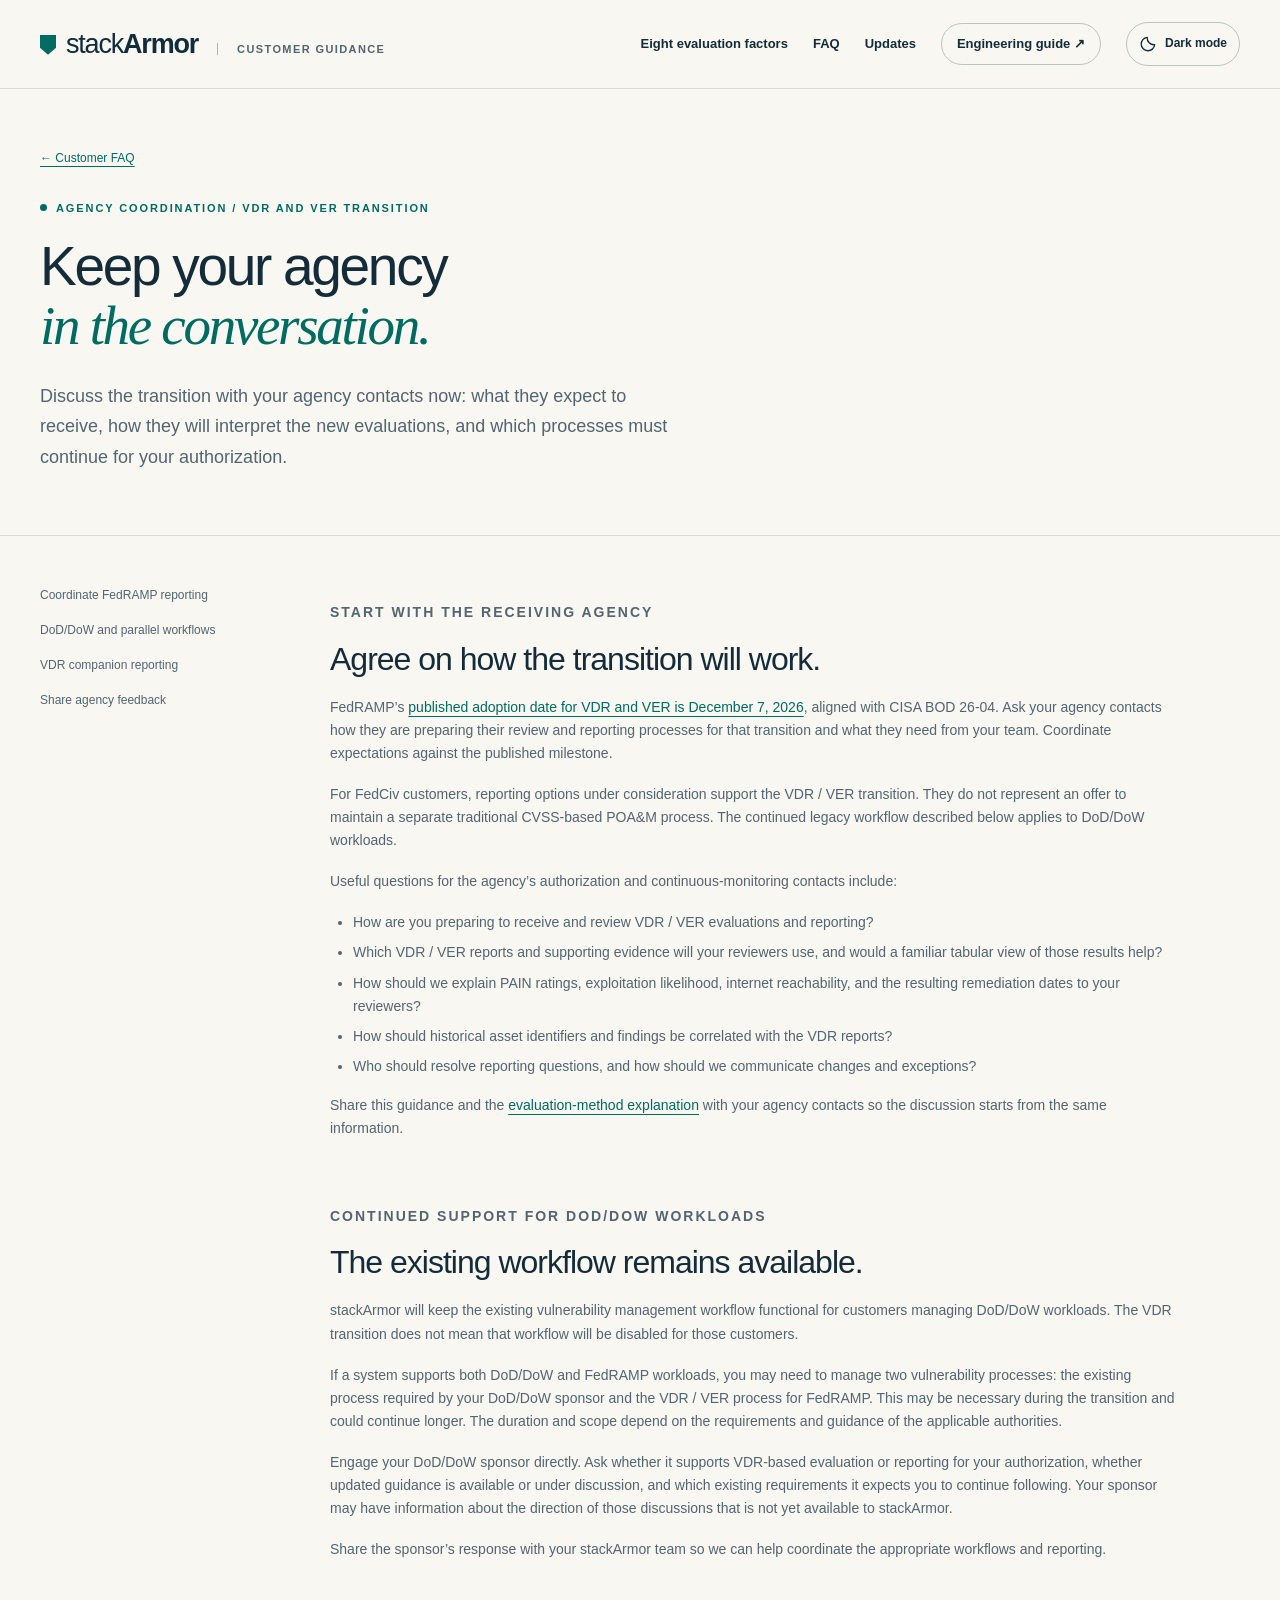
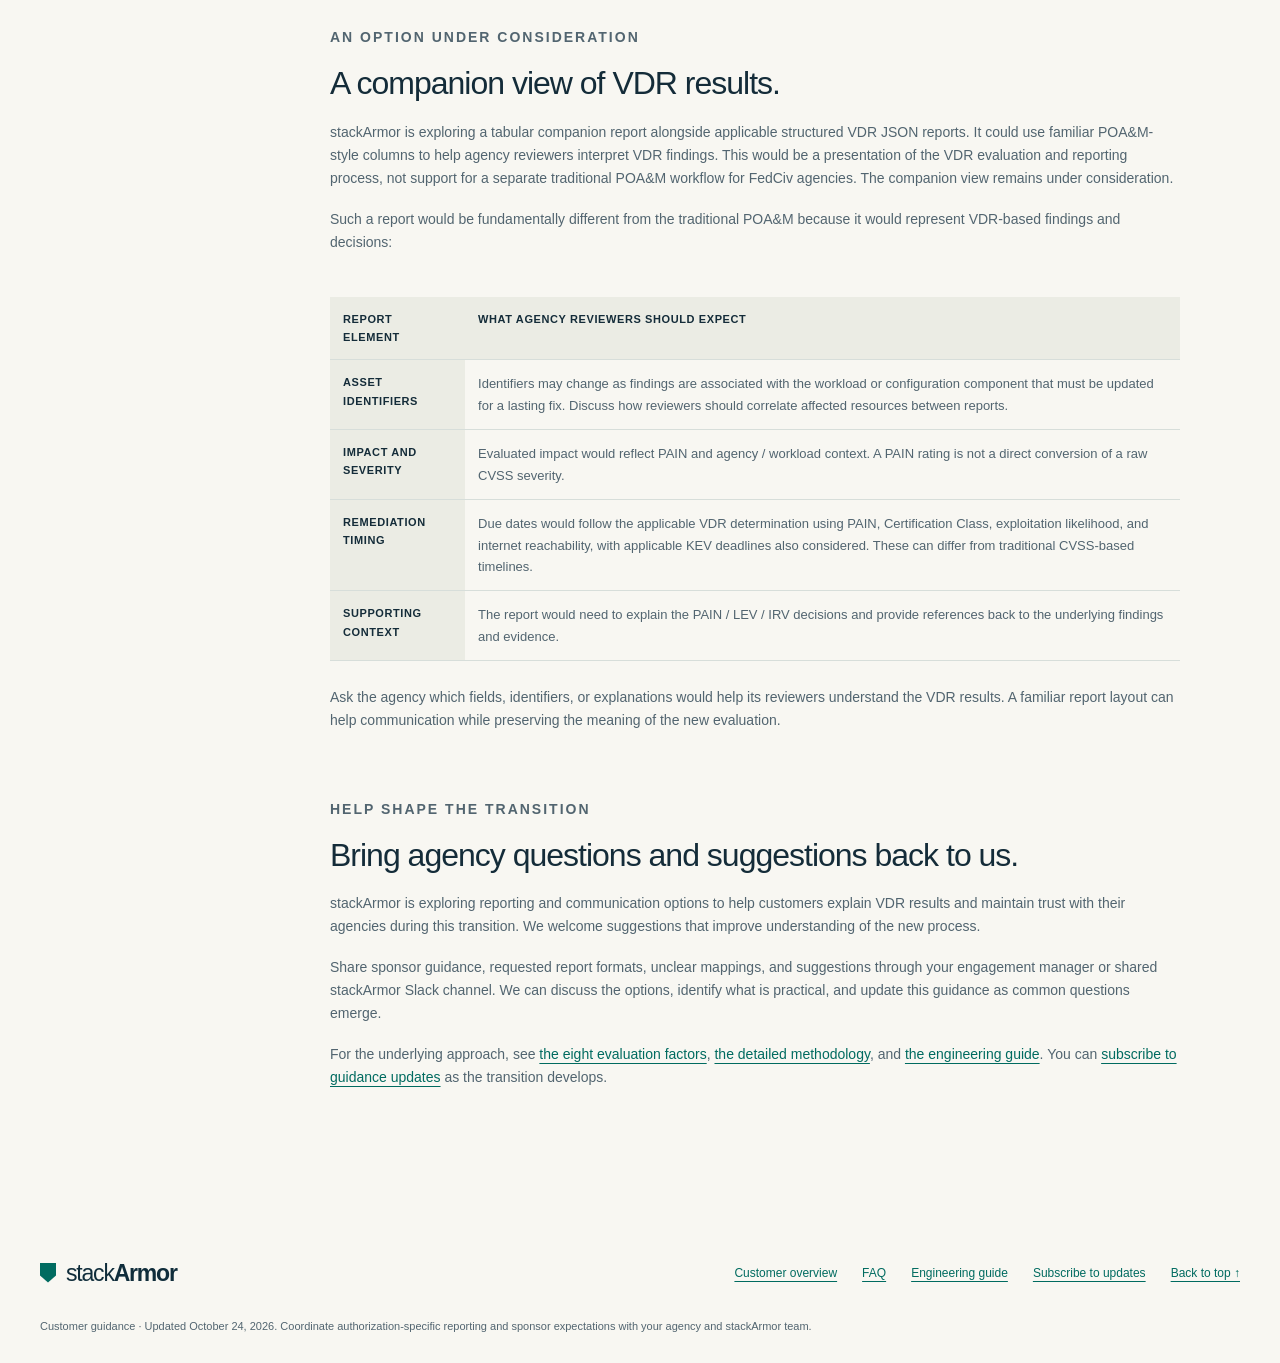
==== agency-transition.html @ a2e0ae19 "Use DoD/DoW terminology in agency transition guidance" ====
<!doctype html>
<html lang="en">
<head>
  <meta charset="utf-8">
  <meta name="viewport" content="width=device-width, initial-scale=1">
  <meta name="theme-color" content="#102d3b">
  <title>Agency coordination during the VDR transition | stackArmor</title>
  <meta name="description" content="Coordinate FedRAMP and DoD/DoW agency expectations, continued vulnerability workflows, and possible companion views of VDR reporting during the transition.">
  <link rel="icon" href="assets/favicon.svg" type="image/svg+xml">
  <script src="assets/theme.js?v=7749bf7907d3"></script>
  <link rel="stylesheet" href="assets/site.css?v=af117a81518a">
  <link rel="alternate" type="application/atom+xml" title="stackArmor customer guidance — main branch updates" href="https://github.com/stackArmor/vdr-customer-guidance/commits/main.atom">
</head>
<body>
  <a class="skip" href="#main">Skip to content</a>
  <header class="header"><div class="wrap header-inner"><a class="brand" href="./" aria-label="stackArmor customer guidance home">stack<strong>Armor</strong><span class="brand-label">Customer guidance</span></a><nav class="nav" aria-label="Main navigation"><a class="nav-context" href="./#evaluation-method">Eight evaluation factors</a><a href="./#questions">FAQ</a><a href="./#updates">Updates</a><a class="nav-pill" href="engineer-guide.html">Engineering guide <span aria-hidden="true">↗</span></a><button class="theme-toggle" type="button" data-theme-toggle aria-label="Dark mode" aria-pressed="false" title="Turn on dark mode" hidden><svg width="18" height="18" viewBox="0 0 24 24" fill="none" stroke="currentColor" stroke-width="1.8" stroke-linecap="round" stroke-linejoin="round" aria-hidden="true"><path d="M20.9 13A9 9 0 0 1 11 3.1 9 9 0 1 0 20.9 13Z"/></svg><span>Dark mode</span></button></nav></div></header>
  <main id="main">
    <section class="guide-hero"><div class="wrap"><a class="back-link" href="./#questions">← Customer FAQ</a><p class="eyebrow">Agency coordination / VDR and VER transition</p><h1>Keep your agency<br><em>in the conversation.</em></h1><p class="lede">Discuss the transition with your agency contacts now: what they expect to receive, how they will interpret the new evaluations, and which processes must continue for your authorization.</p></div></section>
    <div class="wrap guide-layout">
      <nav class="guide-nav" aria-label="Agency transition sections"><a href="#agency-readiness">Coordinate FedRAMP reporting</a><a href="#dod-workloads">DoD/DoW and parallel workflows</a><a href="#reporting-options">VDR companion reporting</a><a href="#feedback">Share agency feedback</a></nav>
      <div class="guide-content">
        <section id="agency-readiness" aria-labelledby="agency-readiness-title">
          <p class="kicker">Start with the receiving agency</p><h2 id="agency-readiness-title">Agree on how the transition will work.</h2>
          <p>FedRAMP’s <a href="https://www.fedramp.gov/notices/0014/">published adoption date for VDR and VER is December 7, 2026</a>, aligned with CISA BOD 26-04. Ask your agency contacts how they are preparing their review and reporting processes for that transition and what they need from your team. Coordinate expectations against the published milestone.</p>
          <p>For FedCiv customers, reporting options under consideration support the VDR / VER transition. They do not represent an offer to maintain a separate traditional CVSS-based POA&amp;M process. The continued legacy workflow described below applies to DoD/DoW workloads.</p>
          <p>Useful questions for the agency’s authorization and continuous-monitoring contacts include:</p>
          <ul><li>How are you preparing to receive and review VDR / VER evaluations and reporting?</li><li>Which VDR / VER reports and supporting evidence will your reviewers use, and would a familiar tabular view of those results help?</li><li>How should we explain PAIN ratings, exploitation likelihood, internet reachability, and the resulting remediation dates to your reviewers?</li><li>How should historical asset identifiers and findings be correlated with the VDR reports?</li><li>Who should resolve reporting questions, and how should we communicate changes and exceptions?</li></ul>
          <p>Share this guidance and the <a href="evaluation-method.html">evaluation-method explanation</a> with your agency contacts so the discussion starts from the same information.</p>
        </section>

        <section id="dod-workloads" aria-labelledby="dod-workloads-title">
          <p class="kicker">Continued support for DoD/DoW workloads</p><h2 id="dod-workloads-title">The existing workflow remains available.</h2>
          <p>stackArmor will keep the existing vulnerability management workflow functional for customers managing DoD/DoW workloads. The VDR transition does not mean that workflow will be disabled for those customers.</p>
          <p>If a system supports both DoD/DoW and FedRAMP workloads, you may need to manage two vulnerability processes: the existing process required by your DoD/DoW sponsor and the VDR / VER process for FedRAMP. This may be necessary during the transition and could continue longer. The duration and scope depend on the requirements and guidance of the applicable authorities.</p>
          <p>Engage your DoD/DoW sponsor directly. Ask whether it supports VDR-based evaluation or reporting for your authorization, whether updated guidance is available or under discussion, and which existing requirements it expects you to continue following. Your sponsor may have information about the direction of those discussions that is not yet available to stackArmor.</p>
          <p>Share the sponsor’s response with your stackArmor team so we can help coordinate the appropriate workflows and reporting.</p>
        </section>

        <section id="reporting-options" aria-labelledby="reporting-options-title">
          <p class="kicker">An option under consideration</p><h2 id="reporting-options-title">A companion view of VDR results.</h2>
          <p>stackArmor is exploring a tabular companion report alongside applicable structured VDR JSON reports. It could use familiar POA&amp;M-style columns to help agency reviewers interpret VDR findings. This would be a presentation of the VDR evaluation and reporting process, not support for a separate traditional POA&amp;M workflow for FedCiv agencies. The companion view remains under consideration.</p>
          <p>Such a report would be fundamentally different from the traditional POA&amp;M because it would represent VDR-based findings and decisions:</p>
          <div class="table-wrap"><table aria-label="How a proposed VDR companion report would differ from a traditional POA&M"><thead><tr><th scope="col">Report element</th><th scope="col">What agency reviewers should expect</th></tr></thead><tbody>
            <tr><th scope="row">Asset identifiers</th><td>Identifiers may change as findings are associated with the workload or configuration component that must be updated for a lasting fix. Discuss how reviewers should correlate affected resources between reports.</td></tr>
            <tr><th scope="row">Impact and severity</th><td>Evaluated impact would reflect PAIN and agency / workload context. A PAIN rating is not a direct conversion of a raw CVSS severity.</td></tr>
            <tr><th scope="row">Remediation timing</th><td>Due dates would follow the applicable VDR determination using PAIN, Certification Class, exploitation likelihood, and internet reachability, with applicable KEV deadlines also considered. These can differ from traditional CVSS-based timelines.</td></tr>
            <tr><th scope="row">Supporting context</th><td>The report would need to explain the PAIN / LEV / IRV decisions and provide references back to the underlying findings and evidence.</td></tr>
          </tbody></table></div>
          <p>Ask the agency which fields, identifiers, or explanations would help its reviewers understand the VDR results. A familiar report layout can help communication while preserving the meaning of the new evaluation.</p>
        </section>

        <section id="feedback" aria-labelledby="feedback-title">
          <p class="kicker">Help shape the transition</p><h2 id="feedback-title">Bring agency questions and suggestions back to us.</h2>
          <p>stackArmor is exploring reporting and communication options to help customers explain VDR results and maintain trust with their agencies during this transition. We welcome suggestions that improve understanding of the new process.</p>
          <p>Share sponsor guidance, requested report formats, unclear mappings, and suggestions through your engagement manager or shared stackArmor Slack channel. We can discuss the options, identify what is practical, and update this guidance as common questions emerge.</p>
          <p>For the underlying approach, see <a href="./#evaluation-method">the eight evaluation factors</a>, <a href="evaluation-method.html">the detailed methodology</a>, and <a href="engineer-guide.html">the engineering guide</a>. You can <a href="./#updates">subscribe to guidance updates</a> as the transition develops.</p>
        </section>
      </div>
    </div>
  </main>
  <footer class="footer wrap"><div class="footer-top"><a class="brand" href="https://stackarmor.com">stack<strong>Armor</strong></a><div class="footer-links"><a href="./">Customer overview</a><a href="./#questions">FAQ</a><a href="engineer-guide.html">Engineering guide</a><a href="./#updates">Subscribe to updates</a><a href="#main">Back to top ↑</a></div></div><p class="footer-note">Customer guidance · Updated October 24, 2026. Coordinate authorization-specific reporting and sponsor expectations with your agency and stackArmor team.</p></footer>
</body>
</html>
---- assets/site.css ----
:root{--ink:#142c39;--navy:#102d3b;--muted:#526570;--paper:#f8f7f2;--white:#fff;--line:#d7deda;--teal:#006b60;--mint:#d9eee5;--lime:#d7f194;--sand:#ece6d8;--header-bg:rgba(248,247,242,.97);--surface:#eeeee6;--hover-surface:#eeeee5;--code-bg:#e8ece6;--table-bg:#ebece4;--warning-bg:#f0ebdf;--warning-border:#99723a;--warning-ink:#82602d;--badge-ink:#26584e;--brand-ink:var(--navy);--nav-border:#b7c6be;--secondary-border:#aebeb7;--action-bg:var(--teal);--action-ink:#fff;--action-hover:#00584e;--focus:#b56a15;color-scheme:light;--serif:Georgia,'Times New Roman',serif;--sans:Inter,ui-sans-serif,-apple-system,BlinkMacSystemFont,'Segoe UI',sans-serif}*{box-sizing:border-box}html{scroll-behavior:smooth;scroll-padding-top:100px}body{margin:0;background:var(--paper);color:var(--ink);font-family:var(--sans);font-size:16px;line-height:1.65}a{color:var(--teal);text-underline-offset:4px}a:hover{text-decoration-thickness:2px}button,input{font:inherit}button,a{-webkit-tap-highlight-color:transparent}button{cursor:pointer}a:focus-visible,button:focus-visible,input:focus-visible,summary:focus-visible{outline:3px solid var(--focus);outline-offset:5px}svg{flex-shrink:0}.wrap{width:min(1200px,calc(100% - 80px));margin-inline:auto}.skip{position:absolute;left:16px;top:-100px;background:var(--paper);padding:10px;z-index:20}.skip:focus{top:10px}.header{position:sticky;top:0;z-index:10;background:var(--header-bg);border-bottom:1px solid var(--line)}.header-inner{display:flex;align-items:center;justify-content:space-between;min-height:88px;gap:25px}.brand{font-size:27px;letter-spacing:-1.2px;font-weight:400;text-decoration:none;color:var(--brand-ink);white-space:nowrap}.brand strong{font-weight:800}.brand:before{content:'';display:inline-block;width:16px;height:20px;margin-right:10px;background:var(--teal);clip-path:polygon(0 0,100% 0,100% 65%,50% 100%,0 65%);vertical-align:-2px}.brand-label{font-size:11px;color:var(--muted);font-weight:700;text-transform:uppercase;letter-spacing:1.4px;border-left:1px solid #a9b6b5;padding-left:19px;margin-left:19px}.nav{display:flex;gap:25px;align-items:center}.nav a{font-size:13px;font-weight:650;color:var(--ink);text-decoration:none}.nav a:hover{color:var(--teal)}.nav .nav-pill{border:1px solid var(--nav-border);padding:9px 15px;border-radius:30px}.hero{padding:72px 0 58px}.eyebrow{text-transform:uppercase;letter-spacing:1.9px;font-size:11px;font-weight:750;color:var(--teal);display:flex;align-items:center;gap:9px;margin:0 0 20px}.eyebrow:before{content:'';height:7px;width:7px;background:var(--teal);border-radius:50%}.hero-grid{display:grid;grid-template-columns:1.45fr .8fr;gap:80px;align-items:center}h1,h2,h3,h4,p{margin-top:0}h1,h2{font-weight:400;letter-spacing:-2.3px;line-height:1.07}h1{font-size:clamp(44px,5.4vw,72px);max-width:790px;margin-bottom:25px}h1 em{color:var(--teal);font-family:var(--serif);font-weight:400}h2{font-size:clamp(34px,3.6vw,48px);margin-bottom:20px}h3{font-size:22px;line-height:1.3;letter-spacing:-.5px;font-weight:650}h4{font-size:16px;line-height:1.4}p{margin-bottom:18px}.lede{font-size:18px;line-height:1.7;color:var(--muted);max-width:650px}.actions{display:flex;flex-wrap:wrap;gap:12px;margin-top:27px}.button{display:inline-flex;align-items:center;justify-content:center;gap:20px;font-size:13px;font-weight:700;text-decoration:none;border:1px solid var(--teal);padding:13px 19px;border-radius:4px;background:var(--action-bg);color:var(--action-ink);min-height:48px}.button:hover{background:var(--action-hover);color:var(--action-ink);text-decoration:none}.button.secondary{background:transparent;color:var(--ink);border-color:var(--secondary-border)}.button.secondary:hover{background:var(--mint)}.button.light{color:var(--navy);background:var(--lime);border-color:var(--lime)}.hero-note{font-size:11px;letter-spacing:.2px;color:var(--muted);margin:20px 0 0}.date-panel{background:var(--navy);color:white;padding:32px 34px 0;border-radius:5px;position:relative;overflow:hidden}.date-panel:before{content:'';position:absolute;right:-65px;top:-65px;width:200px;height:200px;border:1px solid #456771;border-radius:50%;pointer-events:none}.date-panel .label{font-size:10px;letter-spacing:1.9px;color:#b6d6c8;text-transform:uppercase;margin-bottom:20px}.date-panel .date{font-family:var(--serif);font-size:72px;line-height:1;letter-spacing:-3px;margin-bottom:1px}.date-panel .year{font-size:14px;color:#b6d6c8;letter-spacing:5px;margin-bottom:25px}.date-panel .rule{height:1px;background:#3c5661;margin-bottom:22px}.date-panel h3{font-size:19px;max-width:250px;margin-bottom:13px}.date-panel p{font-size:13px;color:#c7d7dc;line-height:1.6}.date-panel a{color:var(--lime)}.date-panel .panel-bottom{margin:23px -34px 0;background:#204553;padding:16px 34px;font-size:11px;color:#d7e6e5;display:flex;justify-content:space-between;gap:10px}.intro-strip{border-block:1px solid var(--line);padding:25px 0;margin-top:50px;display:grid;grid-template-columns:1fr 1fr 1fr;gap:45px}.intro-strip strong{display:block;font-size:14px;margin-bottom:4px}.intro-strip p{font-size:12px;color:var(--muted);line-height:1.5;margin:0}.strip-num{font-family:var(--serif);font-size:25px;color:var(--teal);float:left;margin-right:16px;line-height:1.8}.section{padding:82px 0;border-bottom:1px solid var(--line)}.section-heading{display:grid;grid-template-columns:.9fr 1.1fr;gap:80px;margin-bottom:38px;align-items:start}.section-heading .intro{font-size:16px;color:var(--muted);padding-top:25px;max-width:610px}.kicker{font-size:10px;letter-spacing:2px;color:var(--teal);font-weight:750;text-transform:uppercase;margin-bottom:17px}.wide-copy{max-width:760px}.flow{display:grid;grid-template-columns:1fr 28px 1fr 28px 1fr;align-items:stretch;margin-top:32px}.flow-step{padding:26px 24px;background:var(--surface);border-top:2px solid var(--teal)}.flow-step small{color:var(--teal);font-size:10px;letter-spacing:1.6px;font-weight:700}.flow-step h3{font-size:19px;margin:12px 0}.flow-step p{font-size:13px;line-height:1.6;color:var(--muted);margin:0}.flow-arrow{align-self:center;text-align:center;color:var(--teal)}.notice{display:flex;gap:19px;padding:23px 25px;background:var(--mint);border-left:3px solid var(--teal);margin:30px 0 0}.notice .icon{font-family:var(--serif);font-size:24px;line-height:1.1;color:var(--teal)}.notice p{font-size:13px;margin:0;line-height:1.7}.notice strong{color:var(--ink)}.notice.warning{background:var(--warning-bg);border-color:var(--warning-border)}.notice.warning .icon{color:var(--warning-ink)}.split{display:grid;grid-template-columns:1fr 1fr;gap:50px}.profile-grid{display:grid;grid-template-columns:repeat(3,1fr);gap:0;border:1px solid var(--line);margin-bottom:35px}.profile-item{padding:26px 25px;border-right:1px solid var(--line)}.profile-item:last-child{border:0}.profile-item .initial{font-family:var(--serif);font-size:32px;color:var(--teal);margin-bottom:9px}.profile-item h3{font-size:16px;margin-bottom:9px}.profile-item p{font-size:13px;color:var(--muted);margin:0}.level{display:inline-block;font-size:10px;letter-spacing:1px;background:var(--mint);padding:4px 7px;margin-top:20px;color:var(--badge-ink);font-weight:650}.scope-options{margin:0;border-top:1px solid var(--line)}.scope-row{padding:22px 0;border-bottom:1px solid var(--line);display:grid;grid-template-columns:145px 1fr;gap:20px}.scope-row dt{font-size:13px;font-weight:700}.scope-row dd{font-size:13px;color:var(--muted);margin:0}.scope-row code{font-size:11px;display:inline-block;margin-top:7px}code{overflow-wrap:anywhere;font-family:'SFMono-Regular',Consolas,monospace;font-size:.85em;background:var(--code-bg);padding:2px 5px;border-radius:3px}ul,ol{padding-left:23px}li{margin-bottom:7px}.small{font-size:13px;color:var(--muted)}.text-link{font-size:13px;font-weight:650}.step-list{counter-reset:steps;border-top:1px solid var(--line)}.pilot-step{display:grid;grid-template-columns:65px 1fr 180px;gap:25px;padding:30px 0;border-bottom:1px solid var(--line);scroll-margin-top:100px}.step-num{font-family:var(--serif);font-size:33px;color:var(--teal);line-height:1.3}.pilot-step h3{margin-bottom:10px;font-size:22px}.pilot-step p{color:var(--muted);font-size:14px;max-width:730px;margin:0 0 12px}.pilot-step .step-meta{font-size:10px;letter-spacing:1.1px;font-weight:750;color:var(--teal);text-transform:uppercase;align-self:start;padding-top:9px;text-align:right}.pilot-step .step-meta span{display:block;color:var(--muted);text-transform:none;letter-spacing:0;font-size:12px;font-weight:400;margin-top:9px}.pilot-step .text-link{display:inline-flex;gap:8px}.two-paths{display:grid;grid-template-columns:1fr 1fr;gap:30px}.path{border-top:2px solid var(--teal);padding:24px 0 0}.path h3{font-size:20px}.path p{font-size:14px;color:var(--muted)}.dark-section{background:var(--navy);color:white;padding:80px 0}.dark-section .kicker{color:var(--lime)}.dark-section h2{max-width:560px}.dark-section .intro{color:#bbd1d8}.timeline{display:grid;grid-template-columns:repeat(3,1fr);gap:40px;margin-top:30px}.milestone{border-top:1px solid #5d7a82;padding-top:25px;position:relative}.milestone:before{content:'';position:absolute;top:-5px;left:0;width:9px;height:9px;border-radius:50%;background:var(--lime)}.milestone .when{color:var(--lime);text-transform:uppercase;font-size:10px;letter-spacing:1.7px;margin-bottom:13px}.milestone h3{font-size:21px;margin-bottom:12px}.milestone p{font-size:13px;color:#c7d7dc;line-height:1.7}.milestone a{color:var(--lime)}.faq-layout{display:grid;grid-template-columns:.75fr 1.25fr;gap:80px}details{border-top:1px solid var(--line)}details:last-child{border-bottom:1px solid var(--line)}summary{font-size:15px;font-weight:650;padding:22px 32px 22px 0;cursor:pointer;list-style:none;position:relative}summary::-webkit-details-marker{display:none}summary:after{content:'+';position:absolute;right:2px;top:18px;font-size:23px;font-weight:400;color:var(--teal)}details[open] summary:after{content:'−'}details p,details ul{font-size:13px;color:var(--muted);margin-bottom:20px}details p:last-child{padding-bottom:5px}.resource-list{border-top:1px solid var(--line)}.resource{display:grid;grid-template-columns:220px 1fr 25px;gap:35px;border-bottom:1px solid var(--line);padding:24px 0;text-decoration:none;color:var(--ink);align-items:start}.resource:hover{background:var(--hover-surface)}.resource .resource-title{font-weight:650;font-size:15px}.resource .resource-description{font-size:13px;color:var(--muted)}.resource .resource-arrow{color:var(--teal);font-size:21px}.contact-band{background:var(--mint);padding:42px;margin-top:45px;display:flex;align-items:center;justify-content:space-between;gap:40px}.contact-band h3{font-size:26px;margin-bottom:10px}.contact-band p{font-size:14px;color:var(--muted);margin:0;max-width:650px}.footer{padding:35px 0 27px}.footer-top{display:flex;align-items:center;justify-content:space-between;gap:25px;margin-bottom:25px}.footer .brand{font-size:23px}.footer-links{display:flex;gap:25px;font-size:12px}.footer-note{font-size:11px;color:var(--muted);line-height:1.7;max-width:850px;margin-bottom:0}.guide-hero{padding:55px 0 45px;border-bottom:1px solid var(--line)}.guide-hero h1{font-size:55px;max-width:900px}.back-link{display:inline-block;font-size:12px;margin-bottom:30px}.guide-layout{display:grid;grid-template-columns:210px 1fr;gap:80px;padding:50px 0 80px}.guide-nav{position:sticky;top:120px;align-self:start;display:grid;gap:15px}.guide-nav a{font-size:12px;text-decoration:none;color:var(--muted)}.guide-nav a:hover{color:var(--teal)}.guide-content{min-width:0;max-width:850px}.guide-content section{padding-top:15px;margin-bottom:50px;scroll-margin-top:110px}.guide-content h2{font-size:32px;letter-spacing:-1px}.guide-content p,.guide-content li{font-size:14px;color:var(--muted)}.guide-content h3{font-size:20px;margin-top:30px}.command{background:var(--navy);border-radius:5px;margin:20px 0;overflow:hidden}.command-head{padding:9px 15px;border-bottom:1px solid #365361;color:#b8d5cb;display:flex;align-items:center;justify-content:space-between;font-size:10px;letter-spacing:1px}.command pre{margin:0;padding:19px;overflow-x:auto;font-size:12px;line-height:1.8;color:#f3f8ec}.command code{overflow-wrap:normal;padding:0;background:none;font-size:inherit;color:inherit;white-space:pre}.copy-button{background:none;border:1px solid #678780;border-radius:3px;color:#d9eee5;font-size:10px;padding:3px 8px;letter-spacing:.4px}.copy-button:hover{background:#294b59}.table-wrap{overflow-x:auto}table{border-collapse:collapse;width:100%;font-size:13px;margin:25px 0}th{text-align:left;font-weight:650;font-size:11px;text-transform:uppercase;letter-spacing:.6px;background:var(--table-bg)}td,th{padding:13px;border-bottom:1px solid var(--line);vertical-align:top}td{color:var(--muted)}.visually-hidden{position:absolute;width:1px;height:1px;padding:0;margin:-1px;overflow:hidden;clip:rect(0,0,0,0);white-space:nowrap;border:0}
@media(min-width:1500px){.hero{padding-top:90px}.hero-grid{gap:110px}}@media(max-width:1050px){.brand-label{display:none}.hero-grid{gap:40px;grid-template-columns:1.2fr .8fr}.nav{gap:18px}.wrap{width:calc(100% - 56px)}.section-heading,.faq-layout{gap:40px}.hero h1{font-size:55px}.guide-layout{gap:40px}.date-panel{padding-inline:25px}.date-panel .panel-bottom{margin-inline:-25px;padding-inline:25px}.pilot-step{grid-template-columns:50px 1fr 130px}}@media(max-width:750px){html{scroll-padding-top:85px}.wrap{width:calc(100% - 36px)}.header-inner{min-height:72px;gap:15px}.brand{font-size:23px}.nav{gap:15px}.nav a{font-size:11px}.nav .nav-context{display:none}.nav .nav-pill{padding:7px 12px}.hero{padding:40px 0}.hero-grid,.section-heading,.split,.faq-layout,.guide-layout{grid-template-columns:1fr;gap:28px}.hero h1{font-size:48px;letter-spacing:-1.7px}.hero .lede{font-size:16px}.date-panel{padding-top:25px}.date-panel .date{font-size:60px}.date-panel h3{max-width:none}.date-panel .panel-bottom{margin-top:20px}.intro-strip{grid-template-columns:1fr;gap:21px;margin-top:32px;padding:23px 0}.strip-num{font-size:23px;margin-right:15px;line-height:1.7}.intro-strip p{font-size:12px}.section{padding:52px 0}.section-heading{margin-bottom:25px}.section-heading .intro{padding-top:0}.section h2,.dark-section h2{font-size:37px;letter-spacing:-1.3px}.flow{grid-template-columns:1fr;gap:0}.flow-arrow{padding:9px;transform:rotate(90deg)}.flow-step{padding:22px}.profile-grid{grid-template-columns:1fr}.profile-item{border-right:0;border-bottom:1px solid var(--line);display:grid;grid-template-columns:45px 1fr;column-gap:15px;padding:20px}.profile-item h3{align-self:center}.profile-item p{grid-column:2}.profile-item .initial{grid-row:1/3}.profile-item .level{grid-column:2;justify-self:start;margin-top:12px}.pilot-step{grid-template-columns:37px 1fr;gap:15px;padding:25px 0}.pilot-step .step-meta{grid-column:2;grid-row:1;text-align:left;padding-top:0;margin-bottom:20px}.pilot-step .step-meta span{display:none}.pilot-step .step-copy{grid-column:2;grid-row:1;padding-top:28px}.pilot-step .step-num{grid-column:1;grid-row:1;font-size:28px}.pilot-step h3{font-size:21px}.two-paths,.timeline{grid-template-columns:1fr;gap:25px}.dark-section{padding:52px 0}.timeline{margin-top:10px}.milestone{padding-top:18px}.milestone p{margin-bottom:0}.notice{padding:20px;gap:14px}.scope-row{grid-template-columns:1fr;gap:12px}.resource{grid-template-columns:1fr 22px;gap:6px 15px;padding:21px 0}.resource .resource-description{grid-row:2;grid-column:1}.resource .resource-arrow{grid-row:1/3;grid-column:2}.contact-band{padding:27px;display:block}.contact-band .button{margin-top:23px}.footer-top{align-items:flex-start;gap:20px}.footer-links{flex-direction:column;gap:8px}.guide-hero{padding:30px 0}.guide-hero h1{font-size:41px;letter-spacing:-1.5px}.guide-layout{padding-top:30px}.guide-nav{position:static;display:flex;flex-wrap:wrap;gap:10px 20px;border-bottom:1px solid var(--line);padding-bottom:25px}.command pre{font-size:11px;padding:15px}.guide-content h2{font-size:29px}.table-wrap{margin-inline:-3px}.resource-title{font-size:14px}.actions .button{font-size:12px}}
@media(prefers-reduced-motion:reduce){html{scroll-behavior:auto}*{transition:none!important}}@media print{.header,.actions,.guide-nav,.copy-button,.footer-links{display:none}.wrap{width:100%}body{font-size:11pt;background:white}.section,.dark-section{padding:25px 0}.hero{padding:20px 0}.hero-grid{display:block}.date-panel{display:none}.hero h1{font-size:35pt}.section h2{font-size:25pt}.dark-section{background:#fff;color:var(--ink)}.dark-section p,.dark-section .kicker,.milestone .when{color:var(--ink)}.flow,.timeline{break-inside:avoid}.pilot-step,.profile-grid,.notice,.resource{break-inside:avoid}details>*{display:block!important}summary:after{display:none}.guide-layout{display:block}.guide-content{max-width:none}.command{background:#f1f3ef}.command pre{color:#142c39}.contact-band{display:block}a{color:inherit}.section-heading{gap:35px}.guide-content section{margin-bottom:30px}}

.scope-row dt code{white-space:nowrap}

.quick-links{display:flex;flex-wrap:wrap;gap:12px 26px;margin-top:18px}.quick-links a{font-size:13px;font-weight:650}.subscription-grid{display:grid;grid-template-columns:repeat(3,minmax(0,1fr));gap:30px;margin-top:40px}.subscription-option{border-top:2px solid var(--teal);padding-top:22px;min-width:0}.subscription-option h3{font-size:20px}.subscription-option p{font-size:13px;color:var(--muted)}.feed-note{margin:28px 0 0}.footer-links{flex-wrap:wrap}
@media(max-width:900px){.nav .nav-context{display:none}}
@media(max-width:750px){.subscription-grid{grid-template-columns:1fr;gap:25px}}
@media(max-width:600px){html{scroll-padding-top:140px}.header-inner{flex-wrap:wrap;padding-block:12px;gap:8px}.header-inner>.brand{flex-basis:100%}.nav{width:100%;justify-content:space-between;gap:15px;min-height:39px}.nav>a{display:inline-flex;align-items:center;min-height:39px}.quick-links{gap:12px 22px}}

.classification-paths{margin-bottom:40px}.classification-table{min-width:620px}
.evaluation-table tbody th,.component-example tbody th{text-transform:none;letter-spacing:0;font-size:13px;background:transparent}.evaluation-table tbody th{width:170px}.method-references{margin-top:28px}
@media(max-width:750px){.evaluation-table tbody th{width:110px}.evaluation-table td,.evaluation-table th,.component-example td,.component-example th{padding:12px 8px}}


/* Appearance preference is set before styles load; print keeps the light palette. */
@media screen {
  :root[data-theme="dark"]{color-scheme:dark;--ink:#e5ecef;--muted:#a5b8c2;--paper:#0d1820;--white:#16262f;--line:#30444e;--teal:#76d9bb;--mint:#163a35;--sand:#273139;--header-bg:rgba(13,24,32,.97);--surface:#182a34;--hover-surface:#1c3039;--code-bg:#20343e;--table-bg:#1b2e38;--warning-bg:#352e20;--warning-border:#b99756;--warning-ink:#edcc87;--badge-ink:#a6e5d2;--brand-ink:#e5ecef;--nav-border:#506771;--secondary-border:#506771;--action-bg:#76d9bb;--action-ink:#102d3b;--action-hover:#a1ead5;--focus:#f3c77c}
}
.theme-toggle{display:inline-flex;align-items:center;justify-content:center;gap:8px;min-width:44px;min-height:44px;padding:9px 12px;border:1px solid var(--nav-border);border-radius:30px;background:transparent;color:var(--ink);font-size:12px;font-weight:650;white-space:nowrap}.theme-toggle[hidden]{display:none}.theme-toggle:hover,.theme-toggle[aria-pressed="true"]{background:var(--mint);border-color:var(--teal)}
@media(max-width:1200px){.brand-label{display:none}.nav{gap:18px}}
@media(max-width:1050px){.nav .nav-context{display:none}}
@media(max-width:750px){.theme-toggle{padding:9px}.theme-toggle span{display:none}}
@media(max-width:600px){.nav{gap:10px}}
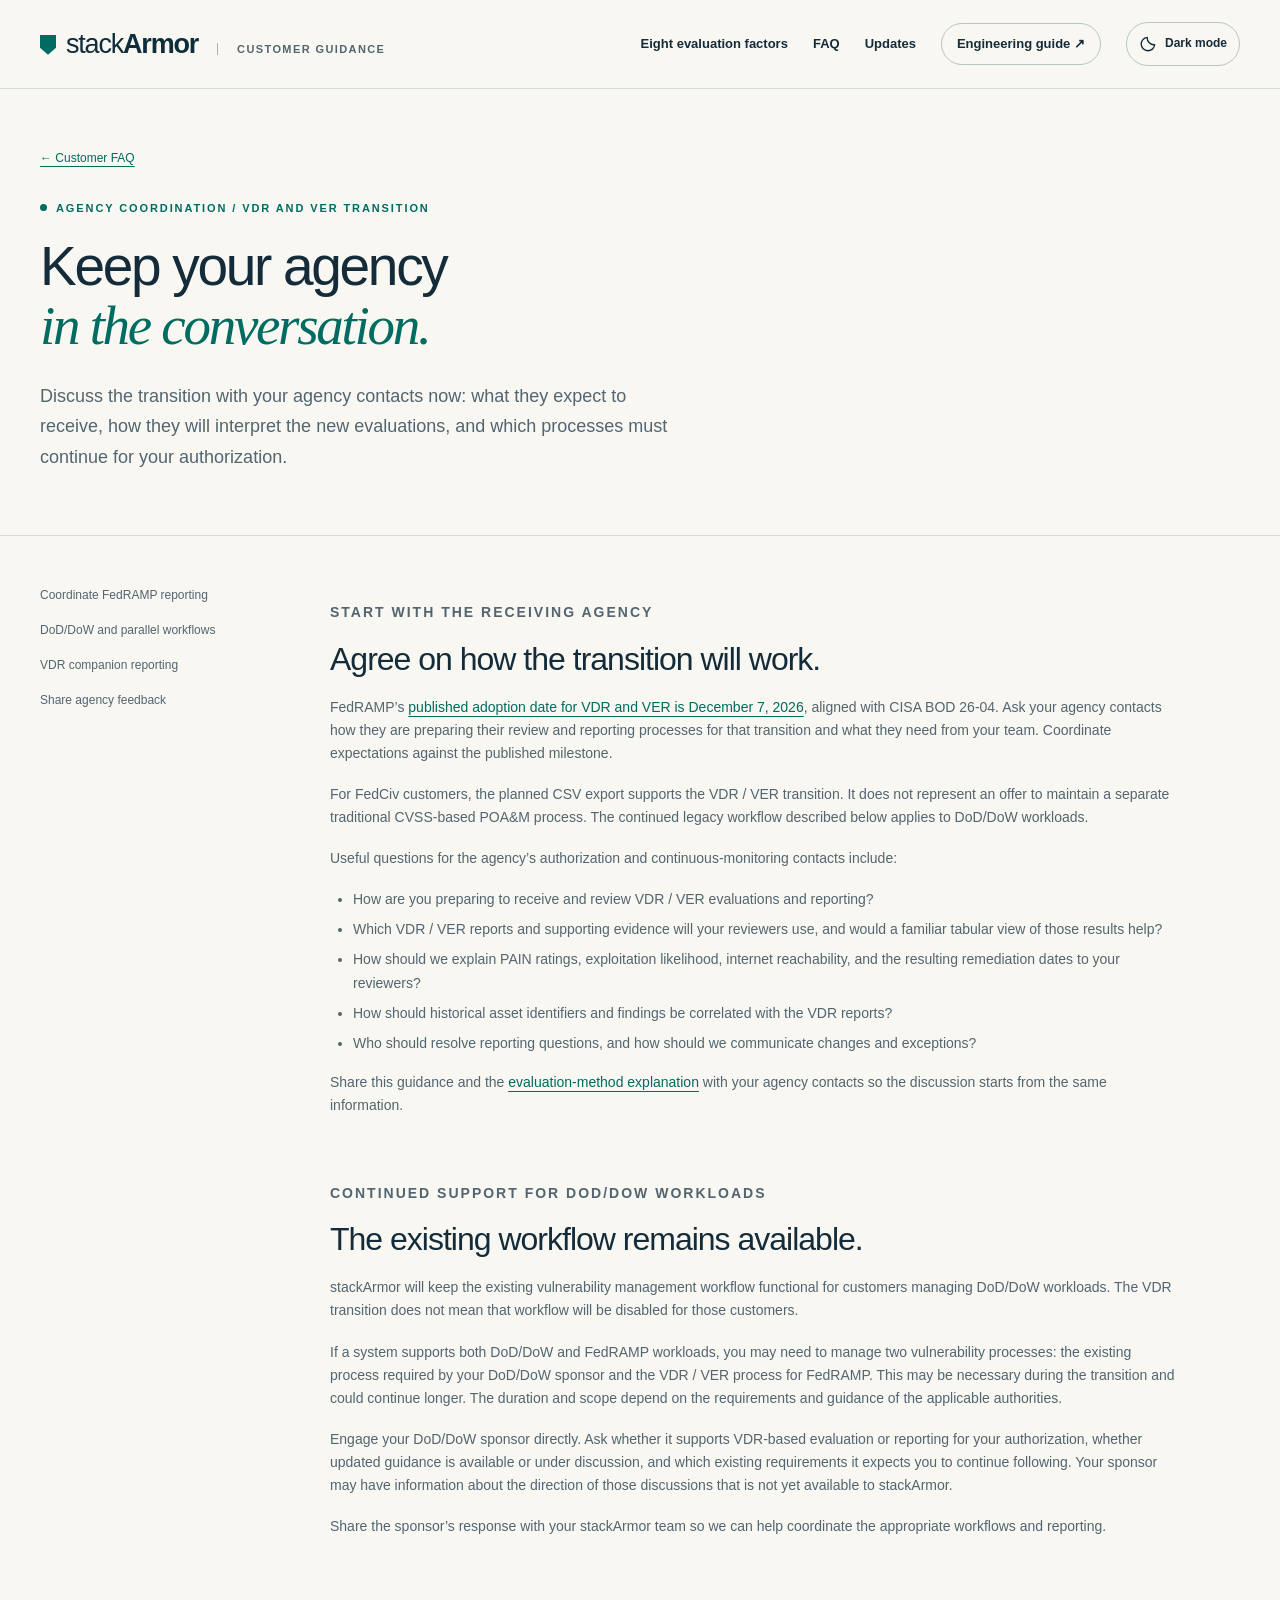
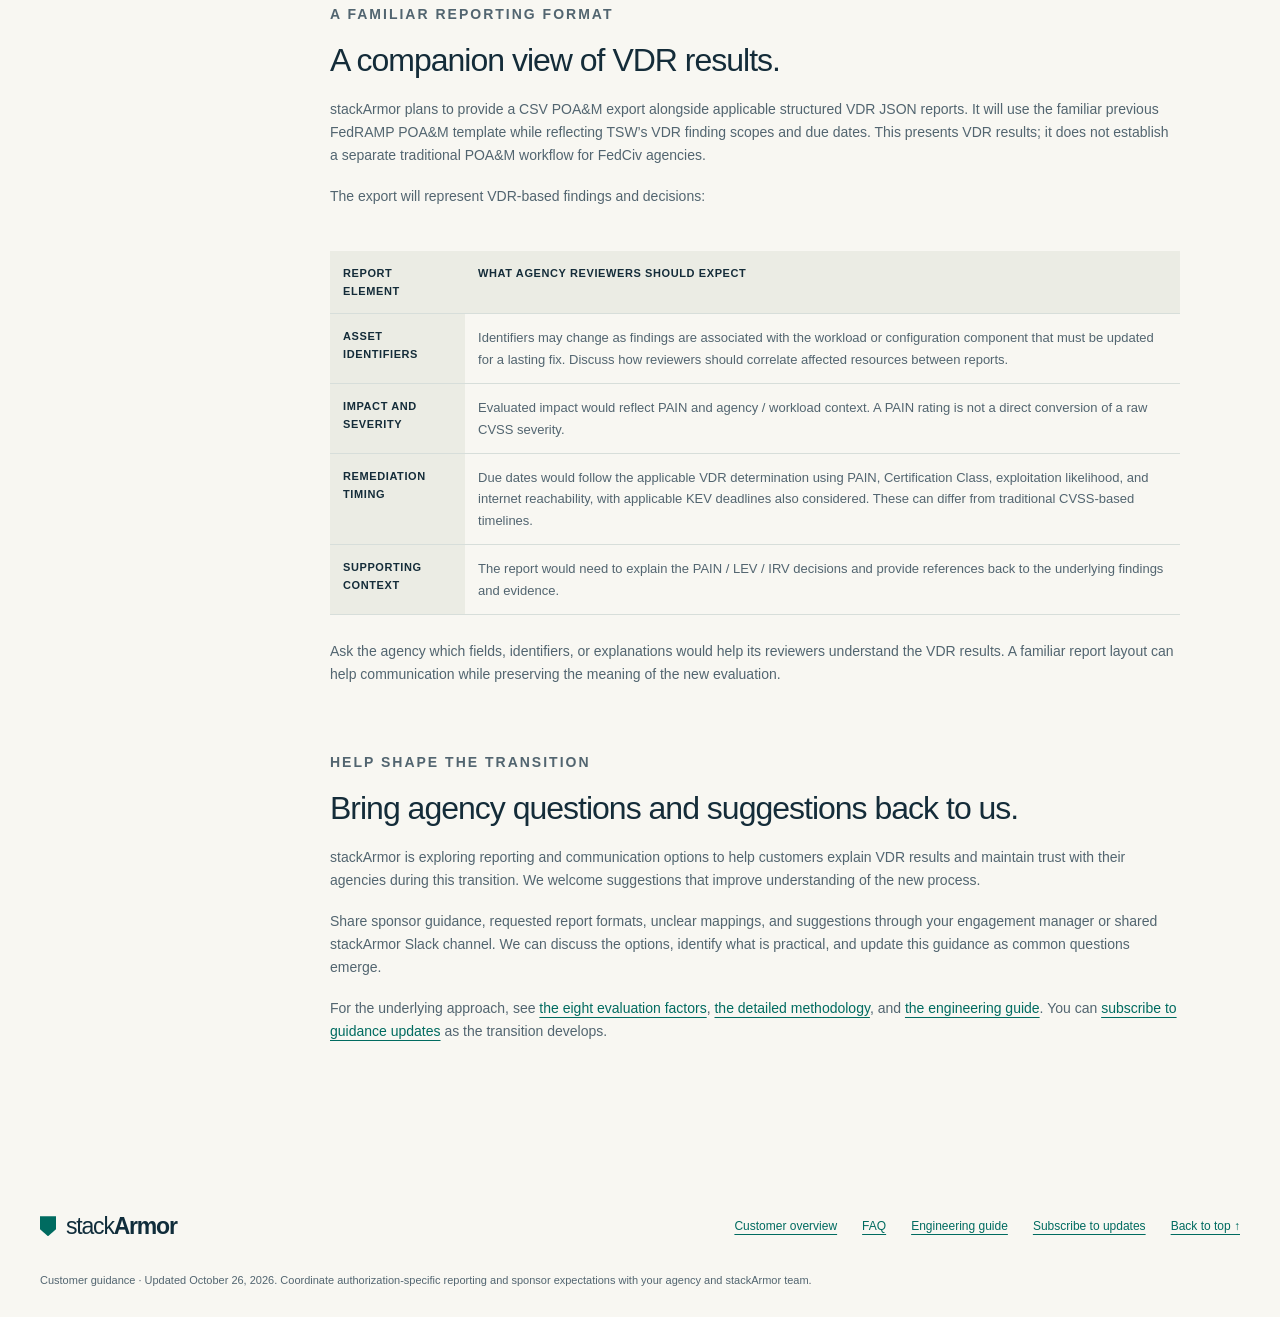
==== commit 79105660: "Explain transition of existing findings and due dates" ====
--- a/agency-transition.html
+++ b/agency-transition.html
@@ -5,10 +5,10 @@
   <meta name="viewport" content="width=device-width, initial-scale=1">
   <meta name="theme-color" content="#102d3b">
   <title>Agency coordination during the VDR transition | stackArmor</title>
-  <meta name="description" content="Coordinate FedRAMP and DoD/DoW agency expectations, continued vulnerability workflows, and possible companion views of VDR reporting during the transition.">
+  <meta name="description" content="Coordinate FedRAMP and DoD/DoW agency expectations, continued vulnerability workflows, and a planned CSV view of VDR reporting during the transition.">
   <link rel="icon" href="assets/favicon.svg" type="image/svg+xml">
   <script src="assets/theme.js?v=7749bf7907d3"></script>
-  <link rel="stylesheet" href="assets/site.css?v=af117a81518a">
+  <link rel="stylesheet" href="assets/site.css?v=b453b871b77f">
   <link rel="alternate" type="application/atom+xml" title="stackArmor customer guidance — main branch updates" href="https://github.com/stackArmor/vdr-customer-guidance/commits/main.atom">
 </head>
 <body>
@@ -22,7 +22,7 @@
         <section id="agency-readiness" aria-labelledby="agency-readiness-title">
           <p class="kicker">Start with the receiving agency</p><h2 id="agency-readiness-title">Agree on how the transition will work.</h2>
           <p>FedRAMP’s <a href="https://www.fedramp.gov/notices/0014/">published adoption date for VDR and VER is December 7, 2026</a>, aligned with CISA BOD 26-04. Ask your agency contacts how they are preparing their review and reporting processes for that transition and what they need from your team. Coordinate expectations against the published milestone.</p>
-          <p>For FedCiv customers, reporting options under consideration support the VDR / VER transition. They do not represent an offer to maintain a separate traditional CVSS-based POA&amp;M process. The continued legacy workflow described below applies to DoD/DoW workloads.</p>
+          <p>For FedCiv customers, the planned CSV export supports the VDR / VER transition. It does not represent an offer to maintain a separate traditional CVSS-based POA&amp;M process. The continued legacy workflow described below applies to DoD/DoW workloads.</p>
           <p>Useful questions for the agency’s authorization and continuous-monitoring contacts include:</p>
           <ul><li>How are you preparing to receive and review VDR / VER evaluations and reporting?</li><li>Which VDR / VER reports and supporting evidence will your reviewers use, and would a familiar tabular view of those results help?</li><li>How should we explain PAIN ratings, exploitation likelihood, internet reachability, and the resulting remediation dates to your reviewers?</li><li>How should historical asset identifiers and findings be correlated with the VDR reports?</li><li>Who should resolve reporting questions, and how should we communicate changes and exceptions?</li></ul>
           <p>Share this guidance and the <a href="evaluation-method.html">evaluation-method explanation</a> with your agency contacts so the discussion starts from the same information.</p>
@@ -37,10 +37,10 @@
         </section>
 
         <section id="reporting-options" aria-labelledby="reporting-options-title">
-          <p class="kicker">An option under consideration</p><h2 id="reporting-options-title">A companion view of VDR results.</h2>
-          <p>stackArmor is exploring a tabular companion report alongside applicable structured VDR JSON reports. It could use familiar POA&amp;M-style columns to help agency reviewers interpret VDR findings. This would be a presentation of the VDR evaluation and reporting process, not support for a separate traditional POA&amp;M workflow for FedCiv agencies. The companion view remains under consideration.</p>
-          <p>Such a report would be fundamentally different from the traditional POA&amp;M because it would represent VDR-based findings and decisions:</p>
-          <div class="table-wrap"><table aria-label="How a proposed VDR companion report would differ from a traditional POA&M"><thead><tr><th scope="col">Report element</th><th scope="col">What agency reviewers should expect</th></tr></thead><tbody>
+          <p class="kicker">A familiar reporting format</p><h2 id="reporting-options-title">A companion view of VDR results.</h2>
+          <p>stackArmor plans to provide a CSV POA&amp;M export alongside applicable structured VDR JSON reports. It will use the familiar previous FedRAMP POA&amp;M template while reflecting TSW’s VDR finding scopes and due dates. This presents VDR results; it does not establish a separate traditional POA&amp;M workflow for FedCiv agencies.</p>
+          <p>The export will represent VDR-based findings and decisions:</p>
+          <div class="table-wrap"><table aria-label="How the VDR companion report differs from a traditional POA&M"><thead><tr><th scope="col">Report element</th><th scope="col">What agency reviewers should expect</th></tr></thead><tbody>
             <tr><th scope="row">Asset identifiers</th><td>Identifiers may change as findings are associated with the workload or configuration component that must be updated for a lasting fix. Discuss how reviewers should correlate affected resources between reports.</td></tr>
             <tr><th scope="row">Impact and severity</th><td>Evaluated impact would reflect PAIN and agency / workload context. A PAIN rating is not a direct conversion of a raw CVSS severity.</td></tr>
             <tr><th scope="row">Remediation timing</th><td>Due dates would follow the applicable VDR determination using PAIN, Certification Class, exploitation likelihood, and internet reachability, with applicable KEV deadlines also considered. These can differ from traditional CVSS-based timelines.</td></tr>
@@ -58,6 +58,6 @@
       </div>
     </div>
   </main>
-  <footer class="footer wrap"><div class="footer-top"><a class="brand" href="https://stackarmor.com">stack<strong>Armor</strong></a><div class="footer-links"><a href="./">Customer overview</a><a href="./#questions">FAQ</a><a href="engineer-guide.html">Engineering guide</a><a href="./#updates">Subscribe to updates</a><a href="#main">Back to top ↑</a></div></div><p class="footer-note">Customer guidance · Updated October 24, 2026. Coordinate authorization-specific reporting and sponsor expectations with your agency and stackArmor team.</p></footer>
+  <footer class="footer wrap"><div class="footer-top"><a class="brand" href="https://stackarmor.com">stack<strong>Armor</strong></a><div class="footer-links"><a href="./">Customer overview</a><a href="./#questions">FAQ</a><a href="engineer-guide.html">Engineering guide</a><a href="./#updates">Subscribe to updates</a><a href="#main">Back to top ↑</a></div></div><p class="footer-note">Customer guidance · Updated October 26, 2026. Coordinate authorization-specific reporting and sponsor expectations with your agency and stackArmor team.</p></footer>
 </body>
 </html>
--- a/assets/site.css
+++ b/assets/site.css
@@ -23,3 +23,7 @@
 @media(max-width:1050px){.nav .nav-context{display:none}}
 @media(max-width:750px){.theme-toggle{padding:9px}.theme-toggle span{display:none}}
 @media(max-width:600px){.nav{gap:10px}}
+
+.readiness-card{border:1px solid var(--line);border-top:3px solid var(--teal);background:var(--surface);padding:28px;margin-bottom:36px}.readiness-card fieldset{border:0;padding:0;margin:0;min-width:0}.readiness-card legend{font-size:22px;font-weight:650;padding:0;margin-bottom:12px}.readiness-progress{display:flex;align-items:center;gap:20px;margin:18px 0}.readiness-progress progress{width:180px;height:10px;accent-color:var(--teal);flex-shrink:0}.readiness-progress p{margin:0}.readiness-list{list-style:none;padding:0;margin:0;border-top:1px solid var(--line)}.readiness-list li{display:grid;grid-template-columns:minmax(0,1fr) auto;gap:6px 20px;border-bottom:1px solid var(--line);padding:12px 0;margin:0}.readiness-label,.readiness-na{display:flex;align-items:flex-start;gap:12px;min-height:44px;padding:8px 0;cursor:pointer;font-size:14px;line-height:1.6}.readiness-label input,.readiness-na input{width:20px;height:20px;margin:2px 0 0;flex-shrink:0;accent-color:var(--teal)}.readiness-label input:disabled{opacity:.5}.readiness-na{grid-column:1/-1;margin-left:32px;color:var(--muted);font-size:12px}.readiness-list li>a{font-size:12px;align-self:center;white-space:nowrap}.readiness-footer{display:flex;justify-content:space-between;align-items:center;gap:20px;margin-top:20px}.readiness-footer p{margin:0}.readiness-reset{background:transparent;color:var(--ink);border:1px solid var(--nav-border);border-radius:4px;min-height:44px;padding:8px 12px;white-space:nowrap;font-size:12px}.readiness-reset:hover{background:var(--mint)}.readiness-done{margin:34px 0}.readiness-done .two-paths{margin-bottom:20px}.readiness-done .path{padding-top:18px}.editorial-todo{border-left:3px solid var(--warning-border);padding:10px 14px;background:var(--warning-bg)}.faq-label{color:var(--muted)}
+@media(max-width:750px){.readiness-card{padding:20px}.readiness-progress,.readiness-footer{align-items:flex-start;flex-direction:column;gap:10px}.readiness-progress progress{width:100%}.readiness-list li{grid-template-columns:1fr}.readiness-list li>a{margin-left:32px;white-space:normal}.readiness-na{margin-left:32px}.readiness-footer{margin-top:18px}}
+@media print{.readiness-card{background:white;break-inside:auto}.readiness-reset{display:none}.readiness-progress{display:none}.readiness-list li{break-inside:avoid}}
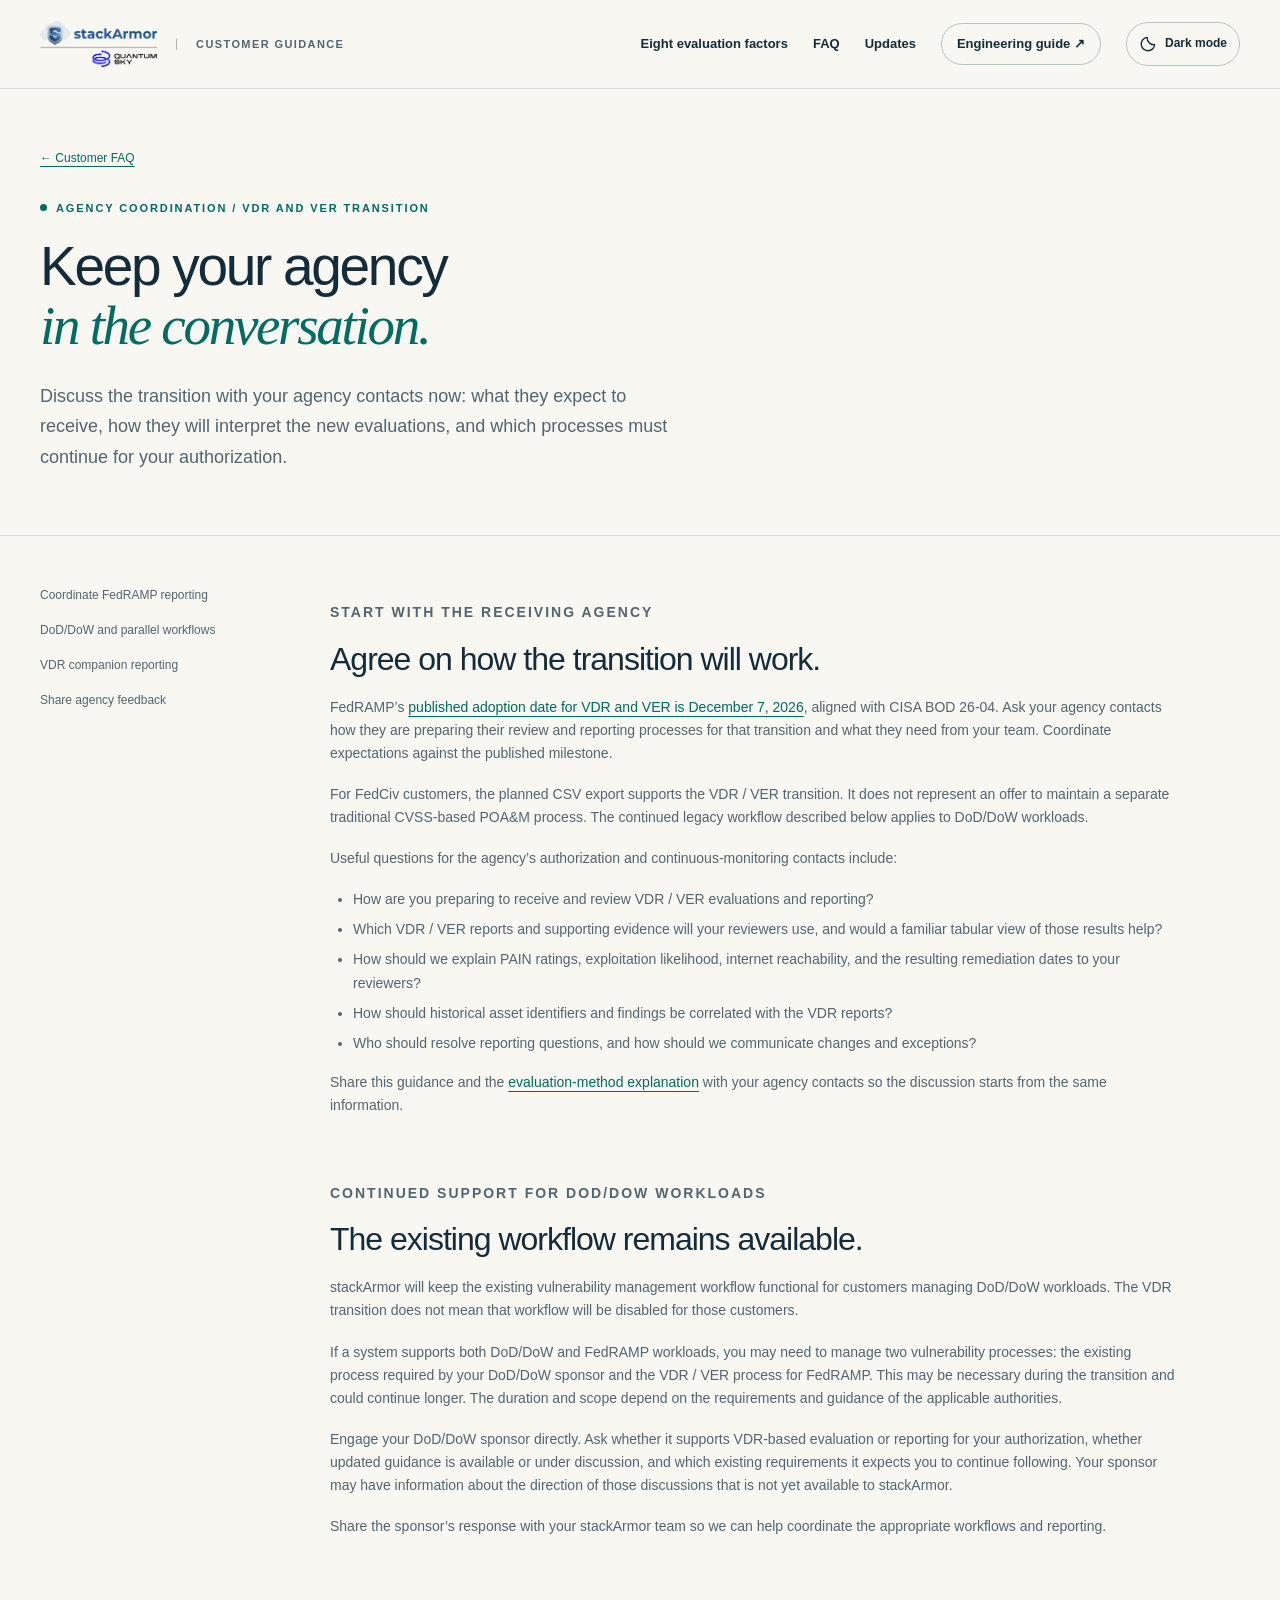
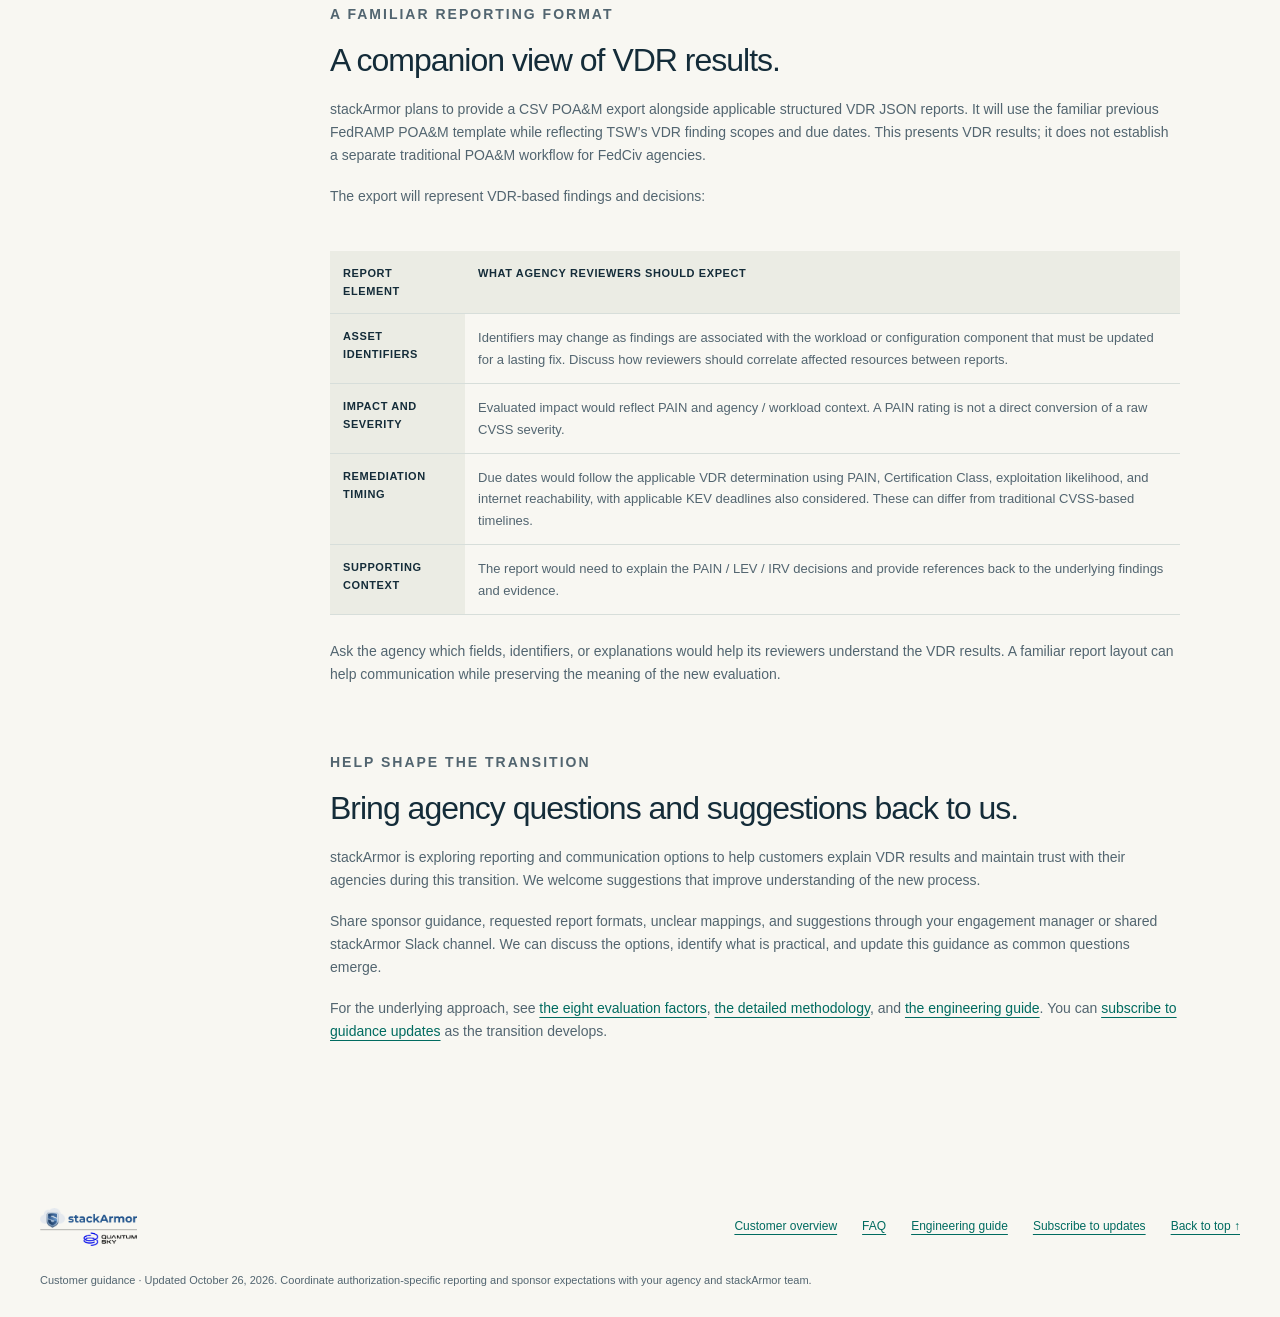
==== commit cdd43140: "Update stackArmor logo to official brand lockup from stackarmor.com" ====
--- a/agency-transition.html
+++ b/agency-transition.html
@@ -8,12 +8,12 @@
   <meta name="description" content="Coordinate FedRAMP and DoD/DoW agency expectations, continued vulnerability workflows, and a planned CSV view of VDR reporting during the transition.">
   <link rel="icon" href="assets/favicon.svg" type="image/svg+xml">
   <script src="assets/theme.js?v=7749bf7907d3"></script>
-  <link rel="stylesheet" href="assets/site.css?v=b453b871b77f">
+  <link rel="stylesheet" href="assets/site.css?v=d6c9f79c52a8">
   <link rel="alternate" type="application/atom+xml" title="stackArmor customer guidance — main branch updates" href="https://github.com/stackArmor/vdr-customer-guidance/commits/main.atom">
 </head>
 <body>
   <a class="skip" href="#main">Skip to content</a>
-  <header class="header"><div class="wrap header-inner"><a class="brand" href="./" aria-label="stackArmor customer guidance home">stack<strong>Armor</strong><span class="brand-label">Customer guidance</span></a><nav class="nav" aria-label="Main navigation"><a class="nav-context" href="./#evaluation-method">Eight evaluation factors</a><a href="./#questions">FAQ</a><a href="./#updates">Updates</a><a class="nav-pill" href="engineer-guide.html">Engineering guide <span aria-hidden="true">↗</span></a><button class="theme-toggle" type="button" data-theme-toggle aria-label="Dark mode" aria-pressed="false" title="Turn on dark mode" hidden><svg width="18" height="18" viewBox="0 0 24 24" fill="none" stroke="currentColor" stroke-width="1.8" stroke-linecap="round" stroke-linejoin="round" aria-hidden="true"><path d="M20.9 13A9 9 0 0 1 11 3.1 9 9 0 1 0 20.9 13Z"/></svg><span>Dark mode</span></button></nav></div></header>
+  <header class="header"><div class="wrap header-inner"><a class="brand" href="./" aria-label="stackArmor customer guidance home"><img class="brand-logo brand-logo-light" src="assets/stackarmor-logo.png" alt="stackArmor" width="117" height="46"><img class="brand-logo brand-logo-dark" src="assets/stackarmor-logo-white.png" alt="stackArmor" width="117" height="46"><span class="brand-label">Customer guidance</span></a><nav class="nav" aria-label="Main navigation"><a class="nav-context" href="./#evaluation-method">Eight evaluation factors</a><a href="./#questions">FAQ</a><a href="./#updates">Updates</a><a class="nav-pill" href="engineer-guide.html">Engineering guide <span aria-hidden="true">↗</span></a><button class="theme-toggle" type="button" data-theme-toggle aria-label="Dark mode" aria-pressed="false" title="Turn on dark mode" hidden><svg width="18" height="18" viewBox="0 0 24 24" fill="none" stroke="currentColor" stroke-width="1.8" stroke-linecap="round" stroke-linejoin="round" aria-hidden="true"><path d="M20.9 13A9 9 0 0 1 11 3.1 9 9 0 1 0 20.9 13Z"/></svg><span>Dark mode</span></button></nav></div></header>
   <main id="main">
     <section class="guide-hero"><div class="wrap"><a class="back-link" href="./#questions">← Customer FAQ</a><p class="eyebrow">Agency coordination / VDR and VER transition</p><h1>Keep your agency<br><em>in the conversation.</em></h1><p class="lede">Discuss the transition with your agency contacts now: what they expect to receive, how they will interpret the new evaluations, and which processes must continue for your authorization.</p></div></section>
     <div class="wrap guide-layout">
@@ -58,6 +58,6 @@
       </div>
     </div>
   </main>
-  <footer class="footer wrap"><div class="footer-top"><a class="brand" href="https://stackarmor.com">stack<strong>Armor</strong></a><div class="footer-links"><a href="./">Customer overview</a><a href="./#questions">FAQ</a><a href="engineer-guide.html">Engineering guide</a><a href="./#updates">Subscribe to updates</a><a href="#main">Back to top ↑</a></div></div><p class="footer-note">Customer guidance · Updated October 26, 2026. Coordinate authorization-specific reporting and sponsor expectations with your agency and stackArmor team.</p></footer>
+  <footer class="footer wrap"><div class="footer-top"><a class="brand" href="https://stackarmor.com" aria-label="stackArmor"><img class="brand-logo brand-logo-light" src="assets/stackarmor-logo.png" alt="stackArmor" width="97" height="38"><img class="brand-logo brand-logo-dark" src="assets/stackarmor-logo-white.png" alt="stackArmor" width="97" height="38"></a><div class="footer-links"><a href="./">Customer overview</a><a href="./#questions">FAQ</a><a href="engineer-guide.html">Engineering guide</a><a href="./#updates">Subscribe to updates</a><a href="#main">Back to top ↑</a></div></div><p class="footer-note">Customer guidance · Updated October 26, 2026. Coordinate authorization-specific reporting and sponsor expectations with your agency and stackArmor team.</p></footer>
 </body>
 </html>
--- a/assets/site.css
+++ b/assets/site.css
@@ -1,5 +1,5 @@
-:root{--ink:#142c39;--navy:#102d3b;--muted:#526570;--paper:#f8f7f2;--white:#fff;--line:#d7deda;--teal:#006b60;--mint:#d9eee5;--lime:#d7f194;--sand:#ece6d8;--header-bg:rgba(248,247,242,.97);--surface:#eeeee6;--hover-surface:#eeeee5;--code-bg:#e8ece6;--table-bg:#ebece4;--warning-bg:#f0ebdf;--warning-border:#99723a;--warning-ink:#82602d;--badge-ink:#26584e;--brand-ink:var(--navy);--nav-border:#b7c6be;--secondary-border:#aebeb7;--action-bg:var(--teal);--action-ink:#fff;--action-hover:#00584e;--focus:#b56a15;color-scheme:light;--serif:Georgia,'Times New Roman',serif;--sans:Inter,ui-sans-serif,-apple-system,BlinkMacSystemFont,'Segoe UI',sans-serif}*{box-sizing:border-box}html{scroll-behavior:smooth;scroll-padding-top:100px}body{margin:0;background:var(--paper);color:var(--ink);font-family:var(--sans);font-size:16px;line-height:1.65}a{color:var(--teal);text-underline-offset:4px}a:hover{text-decoration-thickness:2px}button,input{font:inherit}button,a{-webkit-tap-highlight-color:transparent}button{cursor:pointer}a:focus-visible,button:focus-visible,input:focus-visible,summary:focus-visible{outline:3px solid var(--focus);outline-offset:5px}svg{flex-shrink:0}.wrap{width:min(1200px,calc(100% - 80px));margin-inline:auto}.skip{position:absolute;left:16px;top:-100px;background:var(--paper);padding:10px;z-index:20}.skip:focus{top:10px}.header{position:sticky;top:0;z-index:10;background:var(--header-bg);border-bottom:1px solid var(--line)}.header-inner{display:flex;align-items:center;justify-content:space-between;min-height:88px;gap:25px}.brand{font-size:27px;letter-spacing:-1.2px;font-weight:400;text-decoration:none;color:var(--brand-ink);white-space:nowrap}.brand strong{font-weight:800}.brand:before{content:'';display:inline-block;width:16px;height:20px;margin-right:10px;background:var(--teal);clip-path:polygon(0 0,100% 0,100% 65%,50% 100%,0 65%);vertical-align:-2px}.brand-label{font-size:11px;color:var(--muted);font-weight:700;text-transform:uppercase;letter-spacing:1.4px;border-left:1px solid #a9b6b5;padding-left:19px;margin-left:19px}.nav{display:flex;gap:25px;align-items:center}.nav a{font-size:13px;font-weight:650;color:var(--ink);text-decoration:none}.nav a:hover{color:var(--teal)}.nav .nav-pill{border:1px solid var(--nav-border);padding:9px 15px;border-radius:30px}.hero{padding:72px 0 58px}.eyebrow{text-transform:uppercase;letter-spacing:1.9px;font-size:11px;font-weight:750;color:var(--teal);display:flex;align-items:center;gap:9px;margin:0 0 20px}.eyebrow:before{content:'';height:7px;width:7px;background:var(--teal);border-radius:50%}.hero-grid{display:grid;grid-template-columns:1.45fr .8fr;gap:80px;align-items:center}h1,h2,h3,h4,p{margin-top:0}h1,h2{font-weight:400;letter-spacing:-2.3px;line-height:1.07}h1{font-size:clamp(44px,5.4vw,72px);max-width:790px;margin-bottom:25px}h1 em{color:var(--teal);font-family:var(--serif);font-weight:400}h2{font-size:clamp(34px,3.6vw,48px);margin-bottom:20px}h3{font-size:22px;line-height:1.3;letter-spacing:-.5px;font-weight:650}h4{font-size:16px;line-height:1.4}p{margin-bottom:18px}.lede{font-size:18px;line-height:1.7;color:var(--muted);max-width:650px}.actions{display:flex;flex-wrap:wrap;gap:12px;margin-top:27px}.button{display:inline-flex;align-items:center;justify-content:center;gap:20px;font-size:13px;font-weight:700;text-decoration:none;border:1px solid var(--teal);padding:13px 19px;border-radius:4px;background:var(--action-bg);color:var(--action-ink);min-height:48px}.button:hover{background:var(--action-hover);color:var(--action-ink);text-decoration:none}.button.secondary{background:transparent;color:var(--ink);border-color:var(--secondary-border)}.button.secondary:hover{background:var(--mint)}.button.light{color:var(--navy);background:var(--lime);border-color:var(--lime)}.hero-note{font-size:11px;letter-spacing:.2px;color:var(--muted);margin:20px 0 0}.date-panel{background:var(--navy);color:white;padding:32px 34px 0;border-radius:5px;position:relative;overflow:hidden}.date-panel:before{content:'';position:absolute;right:-65px;top:-65px;width:200px;height:200px;border:1px solid #456771;border-radius:50%;pointer-events:none}.date-panel .label{font-size:10px;letter-spacing:1.9px;color:#b6d6c8;text-transform:uppercase;margin-bottom:20px}.date-panel .date{font-family:var(--serif);font-size:72px;line-height:1;letter-spacing:-3px;margin-bottom:1px}.date-panel .year{font-size:14px;color:#b6d6c8;letter-spacing:5px;margin-bottom:25px}.date-panel .rule{height:1px;background:#3c5661;margin-bottom:22px}.date-panel h3{font-size:19px;max-width:250px;margin-bottom:13px}.date-panel p{font-size:13px;color:#c7d7dc;line-height:1.6}.date-panel a{color:var(--lime)}.date-panel .panel-bottom{margin:23px -34px 0;background:#204553;padding:16px 34px;font-size:11px;color:#d7e6e5;display:flex;justify-content:space-between;gap:10px}.intro-strip{border-block:1px solid var(--line);padding:25px 0;margin-top:50px;display:grid;grid-template-columns:1fr 1fr 1fr;gap:45px}.intro-strip strong{display:block;font-size:14px;margin-bottom:4px}.intro-strip p{font-size:12px;color:var(--muted);line-height:1.5;margin:0}.strip-num{font-family:var(--serif);font-size:25px;color:var(--teal);float:left;margin-right:16px;line-height:1.8}.section{padding:82px 0;border-bottom:1px solid var(--line)}.section-heading{display:grid;grid-template-columns:.9fr 1.1fr;gap:80px;margin-bottom:38px;align-items:start}.section-heading .intro{font-size:16px;color:var(--muted);padding-top:25px;max-width:610px}.kicker{font-size:10px;letter-spacing:2px;color:var(--teal);font-weight:750;text-transform:uppercase;margin-bottom:17px}.wide-copy{max-width:760px}.flow{display:grid;grid-template-columns:1fr 28px 1fr 28px 1fr;align-items:stretch;margin-top:32px}.flow-step{padding:26px 24px;background:var(--surface);border-top:2px solid var(--teal)}.flow-step small{color:var(--teal);font-size:10px;letter-spacing:1.6px;font-weight:700}.flow-step h3{font-size:19px;margin:12px 0}.flow-step p{font-size:13px;line-height:1.6;color:var(--muted);margin:0}.flow-arrow{align-self:center;text-align:center;color:var(--teal)}.notice{display:flex;gap:19px;padding:23px 25px;background:var(--mint);border-left:3px solid var(--teal);margin:30px 0 0}.notice .icon{font-family:var(--serif);font-size:24px;line-height:1.1;color:var(--teal)}.notice p{font-size:13px;margin:0;line-height:1.7}.notice strong{color:var(--ink)}.notice.warning{background:var(--warning-bg);border-color:var(--warning-border)}.notice.warning .icon{color:var(--warning-ink)}.split{display:grid;grid-template-columns:1fr 1fr;gap:50px}.profile-grid{display:grid;grid-template-columns:repeat(3,1fr);gap:0;border:1px solid var(--line);margin-bottom:35px}.profile-item{padding:26px 25px;border-right:1px solid var(--line)}.profile-item:last-child{border:0}.profile-item .initial{font-family:var(--serif);font-size:32px;color:var(--teal);margin-bottom:9px}.profile-item h3{font-size:16px;margin-bottom:9px}.profile-item p{font-size:13px;color:var(--muted);margin:0}.level{display:inline-block;font-size:10px;letter-spacing:1px;background:var(--mint);padding:4px 7px;margin-top:20px;color:var(--badge-ink);font-weight:650}.scope-options{margin:0;border-top:1px solid var(--line)}.scope-row{padding:22px 0;border-bottom:1px solid var(--line);display:grid;grid-template-columns:145px 1fr;gap:20px}.scope-row dt{font-size:13px;font-weight:700}.scope-row dd{font-size:13px;color:var(--muted);margin:0}.scope-row code{font-size:11px;display:inline-block;margin-top:7px}code{overflow-wrap:anywhere;font-family:'SFMono-Regular',Consolas,monospace;font-size:.85em;background:var(--code-bg);padding:2px 5px;border-radius:3px}ul,ol{padding-left:23px}li{margin-bottom:7px}.small{font-size:13px;color:var(--muted)}.text-link{font-size:13px;font-weight:650}.step-list{counter-reset:steps;border-top:1px solid var(--line)}.pilot-step{display:grid;grid-template-columns:65px 1fr 180px;gap:25px;padding:30px 0;border-bottom:1px solid var(--line);scroll-margin-top:100px}.step-num{font-family:var(--serif);font-size:33px;color:var(--teal);line-height:1.3}.pilot-step h3{margin-bottom:10px;font-size:22px}.pilot-step p{color:var(--muted);font-size:14px;max-width:730px;margin:0 0 12px}.pilot-step .step-meta{font-size:10px;letter-spacing:1.1px;font-weight:750;color:var(--teal);text-transform:uppercase;align-self:start;padding-top:9px;text-align:right}.pilot-step .step-meta span{display:block;color:var(--muted);text-transform:none;letter-spacing:0;font-size:12px;font-weight:400;margin-top:9px}.pilot-step .text-link{display:inline-flex;gap:8px}.two-paths{display:grid;grid-template-columns:1fr 1fr;gap:30px}.path{border-top:2px solid var(--teal);padding:24px 0 0}.path h3{font-size:20px}.path p{font-size:14px;color:var(--muted)}.dark-section{background:var(--navy);color:white;padding:80px 0}.dark-section .kicker{color:var(--lime)}.dark-section h2{max-width:560px}.dark-section .intro{color:#bbd1d8}.timeline{display:grid;grid-template-columns:repeat(3,1fr);gap:40px;margin-top:30px}.milestone{border-top:1px solid #5d7a82;padding-top:25px;position:relative}.milestone:before{content:'';position:absolute;top:-5px;left:0;width:9px;height:9px;border-radius:50%;background:var(--lime)}.milestone .when{color:var(--lime);text-transform:uppercase;font-size:10px;letter-spacing:1.7px;margin-bottom:13px}.milestone h3{font-size:21px;margin-bottom:12px}.milestone p{font-size:13px;color:#c7d7dc;line-height:1.7}.milestone a{color:var(--lime)}.faq-layout{display:grid;grid-template-columns:.75fr 1.25fr;gap:80px}details{border-top:1px solid var(--line)}details:last-child{border-bottom:1px solid var(--line)}summary{font-size:15px;font-weight:650;padding:22px 32px 22px 0;cursor:pointer;list-style:none;position:relative}summary::-webkit-details-marker{display:none}summary:after{content:'+';position:absolute;right:2px;top:18px;font-size:23px;font-weight:400;color:var(--teal)}details[open] summary:after{content:'−'}details p,details ul{font-size:13px;color:var(--muted);margin-bottom:20px}details p:last-child{padding-bottom:5px}.resource-list{border-top:1px solid var(--line)}.resource{display:grid;grid-template-columns:220px 1fr 25px;gap:35px;border-bottom:1px solid var(--line);padding:24px 0;text-decoration:none;color:var(--ink);align-items:start}.resource:hover{background:var(--hover-surface)}.resource .resource-title{font-weight:650;font-size:15px}.resource .resource-description{font-size:13px;color:var(--muted)}.resource .resource-arrow{color:var(--teal);font-size:21px}.contact-band{background:var(--mint);padding:42px;margin-top:45px;display:flex;align-items:center;justify-content:space-between;gap:40px}.contact-band h3{font-size:26px;margin-bottom:10px}.contact-band p{font-size:14px;color:var(--muted);margin:0;max-width:650px}.footer{padding:35px 0 27px}.footer-top{display:flex;align-items:center;justify-content:space-between;gap:25px;margin-bottom:25px}.footer .brand{font-size:23px}.footer-links{display:flex;gap:25px;font-size:12px}.footer-note{font-size:11px;color:var(--muted);line-height:1.7;max-width:850px;margin-bottom:0}.guide-hero{padding:55px 0 45px;border-bottom:1px solid var(--line)}.guide-hero h1{font-size:55px;max-width:900px}.back-link{display:inline-block;font-size:12px;margin-bottom:30px}.guide-layout{display:grid;grid-template-columns:210px 1fr;gap:80px;padding:50px 0 80px}.guide-nav{position:sticky;top:120px;align-self:start;display:grid;gap:15px}.guide-nav a{font-size:12px;text-decoration:none;color:var(--muted)}.guide-nav a:hover{color:var(--teal)}.guide-content{min-width:0;max-width:850px}.guide-content section{padding-top:15px;margin-bottom:50px;scroll-margin-top:110px}.guide-content h2{font-size:32px;letter-spacing:-1px}.guide-content p,.guide-content li{font-size:14px;color:var(--muted)}.guide-content h3{font-size:20px;margin-top:30px}.command{background:var(--navy);border-radius:5px;margin:20px 0;overflow:hidden}.command-head{padding:9px 15px;border-bottom:1px solid #365361;color:#b8d5cb;display:flex;align-items:center;justify-content:space-between;font-size:10px;letter-spacing:1px}.command pre{margin:0;padding:19px;overflow-x:auto;font-size:12px;line-height:1.8;color:#f3f8ec}.command code{overflow-wrap:normal;padding:0;background:none;font-size:inherit;color:inherit;white-space:pre}.copy-button{background:none;border:1px solid #678780;border-radius:3px;color:#d9eee5;font-size:10px;padding:3px 8px;letter-spacing:.4px}.copy-button:hover{background:#294b59}.table-wrap{overflow-x:auto}table{border-collapse:collapse;width:100%;font-size:13px;margin:25px 0}th{text-align:left;font-weight:650;font-size:11px;text-transform:uppercase;letter-spacing:.6px;background:var(--table-bg)}td,th{padding:13px;border-bottom:1px solid var(--line);vertical-align:top}td{color:var(--muted)}.visually-hidden{position:absolute;width:1px;height:1px;padding:0;margin:-1px;overflow:hidden;clip:rect(0,0,0,0);white-space:nowrap;border:0}
-@media(min-width:1500px){.hero{padding-top:90px}.hero-grid{gap:110px}}@media(max-width:1050px){.brand-label{display:none}.hero-grid{gap:40px;grid-template-columns:1.2fr .8fr}.nav{gap:18px}.wrap{width:calc(100% - 56px)}.section-heading,.faq-layout{gap:40px}.hero h1{font-size:55px}.guide-layout{gap:40px}.date-panel{padding-inline:25px}.date-panel .panel-bottom{margin-inline:-25px;padding-inline:25px}.pilot-step{grid-template-columns:50px 1fr 130px}}@media(max-width:750px){html{scroll-padding-top:85px}.wrap{width:calc(100% - 36px)}.header-inner{min-height:72px;gap:15px}.brand{font-size:23px}.nav{gap:15px}.nav a{font-size:11px}.nav .nav-context{display:none}.nav .nav-pill{padding:7px 12px}.hero{padding:40px 0}.hero-grid,.section-heading,.split,.faq-layout,.guide-layout{grid-template-columns:1fr;gap:28px}.hero h1{font-size:48px;letter-spacing:-1.7px}.hero .lede{font-size:16px}.date-panel{padding-top:25px}.date-panel .date{font-size:60px}.date-panel h3{max-width:none}.date-panel .panel-bottom{margin-top:20px}.intro-strip{grid-template-columns:1fr;gap:21px;margin-top:32px;padding:23px 0}.strip-num{font-size:23px;margin-right:15px;line-height:1.7}.intro-strip p{font-size:12px}.section{padding:52px 0}.section-heading{margin-bottom:25px}.section-heading .intro{padding-top:0}.section h2,.dark-section h2{font-size:37px;letter-spacing:-1.3px}.flow{grid-template-columns:1fr;gap:0}.flow-arrow{padding:9px;transform:rotate(90deg)}.flow-step{padding:22px}.profile-grid{grid-template-columns:1fr}.profile-item{border-right:0;border-bottom:1px solid var(--line);display:grid;grid-template-columns:45px 1fr;column-gap:15px;padding:20px}.profile-item h3{align-self:center}.profile-item p{grid-column:2}.profile-item .initial{grid-row:1/3}.profile-item .level{grid-column:2;justify-self:start;margin-top:12px}.pilot-step{grid-template-columns:37px 1fr;gap:15px;padding:25px 0}.pilot-step .step-meta{grid-column:2;grid-row:1;text-align:left;padding-top:0;margin-bottom:20px}.pilot-step .step-meta span{display:none}.pilot-step .step-copy{grid-column:2;grid-row:1;padding-top:28px}.pilot-step .step-num{grid-column:1;grid-row:1;font-size:28px}.pilot-step h3{font-size:21px}.two-paths,.timeline{grid-template-columns:1fr;gap:25px}.dark-section{padding:52px 0}.timeline{margin-top:10px}.milestone{padding-top:18px}.milestone p{margin-bottom:0}.notice{padding:20px;gap:14px}.scope-row{grid-template-columns:1fr;gap:12px}.resource{grid-template-columns:1fr 22px;gap:6px 15px;padding:21px 0}.resource .resource-description{grid-row:2;grid-column:1}.resource .resource-arrow{grid-row:1/3;grid-column:2}.contact-band{padding:27px;display:block}.contact-band .button{margin-top:23px}.footer-top{align-items:flex-start;gap:20px}.footer-links{flex-direction:column;gap:8px}.guide-hero{padding:30px 0}.guide-hero h1{font-size:41px;letter-spacing:-1.5px}.guide-layout{padding-top:30px}.guide-nav{position:static;display:flex;flex-wrap:wrap;gap:10px 20px;border-bottom:1px solid var(--line);padding-bottom:25px}.command pre{font-size:11px;padding:15px}.guide-content h2{font-size:29px}.table-wrap{margin-inline:-3px}.resource-title{font-size:14px}.actions .button{font-size:12px}}
+:root{--ink:#142c39;--navy:#102d3b;--muted:#526570;--paper:#f8f7f2;--white:#fff;--line:#d7deda;--teal:#006b60;--mint:#d9eee5;--lime:#d7f194;--sand:#ece6d8;--header-bg:rgba(248,247,242,.97);--surface:#eeeee6;--hover-surface:#eeeee5;--code-bg:#e8ece6;--table-bg:#ebece4;--warning-bg:#f0ebdf;--warning-border:#99723a;--warning-ink:#82602d;--badge-ink:#26584e;--brand-ink:var(--navy);--nav-border:#b7c6be;--secondary-border:#aebeb7;--action-bg:var(--teal);--action-ink:#fff;--action-hover:#00584e;--focus:#b56a15;color-scheme:light;--serif:Georgia,'Times New Roman',serif;--sans:Inter,ui-sans-serif,-apple-system,BlinkMacSystemFont,'Segoe UI',sans-serif}*{box-sizing:border-box}html{scroll-behavior:smooth;scroll-padding-top:100px}body{margin:0;background:var(--paper);color:var(--ink);font-family:var(--sans);font-size:16px;line-height:1.65}a{color:var(--teal);text-underline-offset:4px}a:hover{text-decoration-thickness:2px}button,input{font:inherit}button,a{-webkit-tap-highlight-color:transparent}button{cursor:pointer}a:focus-visible,button:focus-visible,input:focus-visible,summary:focus-visible{outline:3px solid var(--focus);outline-offset:5px}svg{flex-shrink:0}.wrap{width:min(1200px,calc(100% - 80px));margin-inline:auto}.skip{position:absolute;left:16px;top:-100px;background:var(--paper);padding:10px;z-index:20}.skip:focus{top:10px}.header{position:sticky;top:0;z-index:10;background:var(--header-bg);border-bottom:1px solid var(--line)}.header-inner{display:flex;align-items:center;justify-content:space-between;min-height:88px;gap:25px}.brand{display:inline-flex;align-items:center;text-decoration:none;white-space:nowrap;line-height:1;border-radius:4px}.brand-logo{display:block;height:46px;width:auto;max-width:140px;object-fit:contain}.brand-logo-dark{display:none}:root[data-theme="dark"] .brand-logo-light{display:none}:root[data-theme="dark"] .brand-logo-dark{display:block}:root[data-theme="dark"] .brand-label{border-left-color:var(--line)}@media(prefers-color-scheme:dark){:root:not([data-theme="light"]) .brand-logo-light{display:none}:root:not([data-theme="light"]) .brand-logo-dark{display:block}}@media print{.brand-logo-light{display:block!important}.brand-logo-dark{display:none!important}}.brand-label{font-size:11px;color:var(--muted);font-weight:700;text-transform:uppercase;letter-spacing:1.4px;border-left:1px solid #a9b6b5;padding-left:19px;margin-left:19px}.nav{display:flex;gap:25px;align-items:center}.nav a{font-size:13px;font-weight:650;color:var(--ink);text-decoration:none}.nav a:hover{color:var(--teal)}.nav .nav-pill{border:1px solid var(--nav-border);padding:9px 15px;border-radius:30px}.hero{padding:72px 0 58px}.eyebrow{text-transform:uppercase;letter-spacing:1.9px;font-size:11px;font-weight:750;color:var(--teal);display:flex;align-items:center;gap:9px;margin:0 0 20px}.eyebrow:before{content:'';height:7px;width:7px;background:var(--teal);border-radius:50%}.hero-grid{display:grid;grid-template-columns:1.45fr .8fr;gap:80px;align-items:center}h1,h2,h3,h4,p{margin-top:0}h1,h2{font-weight:400;letter-spacing:-2.3px;line-height:1.07}h1{font-size:clamp(44px,5.4vw,72px);max-width:790px;margin-bottom:25px}h1 em{color:var(--teal);font-family:var(--serif);font-weight:400}h2{font-size:clamp(34px,3.6vw,48px);margin-bottom:20px}h3{font-size:22px;line-height:1.3;letter-spacing:-.5px;font-weight:650}h4{font-size:16px;line-height:1.4}p{margin-bottom:18px}.lede{font-size:18px;line-height:1.7;color:var(--muted);max-width:650px}.actions{display:flex;flex-wrap:wrap;gap:12px;margin-top:27px}.button{display:inline-flex;align-items:center;justify-content:center;gap:20px;font-size:13px;font-weight:700;text-decoration:none;border:1px solid var(--teal);padding:13px 19px;border-radius:4px;background:var(--action-bg);color:var(--action-ink);min-height:48px}.button:hover{background:var(--action-hover);color:var(--action-ink);text-decoration:none}.button.secondary{background:transparent;color:var(--ink);border-color:var(--secondary-border)}.button.secondary:hover{background:var(--mint)}.button.light{color:var(--navy);background:var(--lime);border-color:var(--lime)}.hero-note{font-size:11px;letter-spacing:.2px;color:var(--muted);margin:20px 0 0}.date-panel{background:var(--navy);color:white;padding:32px 34px 0;border-radius:5px;position:relative;overflow:hidden}.date-panel:before{content:'';position:absolute;right:-65px;top:-65px;width:200px;height:200px;border:1px solid #456771;border-radius:50%;pointer-events:none}.date-panel .label{font-size:10px;letter-spacing:1.9px;color:#b6d6c8;text-transform:uppercase;margin-bottom:20px}.date-panel .date{font-family:var(--serif);font-size:72px;line-height:1;letter-spacing:-3px;margin-bottom:1px}.date-panel .year{font-size:14px;color:#b6d6c8;letter-spacing:5px;margin-bottom:25px}.date-panel .rule{height:1px;background:#3c5661;margin-bottom:22px}.date-panel h3{font-size:19px;max-width:250px;margin-bottom:13px}.date-panel p{font-size:13px;color:#c7d7dc;line-height:1.6}.date-panel a{color:var(--lime)}.date-panel .panel-bottom{margin:23px -34px 0;background:#204553;padding:16px 34px;font-size:11px;color:#d7e6e5;display:flex;justify-content:space-between;gap:10px}.intro-strip{border-block:1px solid var(--line);padding:25px 0;margin-top:50px;display:grid;grid-template-columns:1fr 1fr 1fr;gap:45px}.intro-strip strong{display:block;font-size:14px;margin-bottom:4px}.intro-strip p{font-size:12px;color:var(--muted);line-height:1.5;margin:0}.strip-num{font-family:var(--serif);font-size:25px;color:var(--teal);float:left;margin-right:16px;line-height:1.8}.section{padding:82px 0;border-bottom:1px solid var(--line)}.section-heading{display:grid;grid-template-columns:.9fr 1.1fr;gap:80px;margin-bottom:38px;align-items:start}.section-heading .intro{font-size:16px;color:var(--muted);padding-top:25px;max-width:610px}.kicker{font-size:10px;letter-spacing:2px;color:var(--teal);font-weight:750;text-transform:uppercase;margin-bottom:17px}.wide-copy{max-width:760px}.flow{display:grid;grid-template-columns:1fr 28px 1fr 28px 1fr;align-items:stretch;margin-top:32px}.flow-step{padding:26px 24px;background:var(--surface);border-top:2px solid var(--teal)}.flow-step small{color:var(--teal);font-size:10px;letter-spacing:1.6px;font-weight:700}.flow-step h3{font-size:19px;margin:12px 0}.flow-step p{font-size:13px;line-height:1.6;color:var(--muted);margin:0}.flow-arrow{align-self:center;text-align:center;color:var(--teal)}.notice{display:flex;gap:19px;padding:23px 25px;background:var(--mint);border-left:3px solid var(--teal);margin:30px 0 0}.notice .icon{font-family:var(--serif);font-size:24px;line-height:1.1;color:var(--teal)}.notice p{font-size:13px;margin:0;line-height:1.7}.notice strong{color:var(--ink)}.notice.warning{background:var(--warning-bg);border-color:var(--warning-border)}.notice.warning .icon{color:var(--warning-ink)}.split{display:grid;grid-template-columns:1fr 1fr;gap:50px}.profile-grid{display:grid;grid-template-columns:repeat(3,1fr);gap:0;border:1px solid var(--line);margin-bottom:35px}.profile-item{padding:26px 25px;border-right:1px solid var(--line)}.profile-item:last-child{border:0}.profile-item .initial{font-family:var(--serif);font-size:32px;color:var(--teal);margin-bottom:9px}.profile-item h3{font-size:16px;margin-bottom:9px}.profile-item p{font-size:13px;color:var(--muted);margin:0}.level{display:inline-block;font-size:10px;letter-spacing:1px;background:var(--mint);padding:4px 7px;margin-top:20px;color:var(--badge-ink);font-weight:650}.scope-options{margin:0;border-top:1px solid var(--line)}.scope-row{padding:22px 0;border-bottom:1px solid var(--line);display:grid;grid-template-columns:145px 1fr;gap:20px}.scope-row dt{font-size:13px;font-weight:700}.scope-row dd{font-size:13px;color:var(--muted);margin:0}.scope-row code{font-size:11px;display:inline-block;margin-top:7px}code{overflow-wrap:anywhere;font-family:'SFMono-Regular',Consolas,monospace;font-size:.85em;background:var(--code-bg);padding:2px 5px;border-radius:3px}ul,ol{padding-left:23px}li{margin-bottom:7px}.small{font-size:13px;color:var(--muted)}.text-link{font-size:13px;font-weight:650}.step-list{counter-reset:steps;border-top:1px solid var(--line)}.pilot-step{display:grid;grid-template-columns:65px 1fr 180px;gap:25px;padding:30px 0;border-bottom:1px solid var(--line);scroll-margin-top:100px}.step-num{font-family:var(--serif);font-size:33px;color:var(--teal);line-height:1.3}.pilot-step h3{margin-bottom:10px;font-size:22px}.pilot-step p{color:var(--muted);font-size:14px;max-width:730px;margin:0 0 12px}.pilot-step .step-meta{font-size:10px;letter-spacing:1.1px;font-weight:750;color:var(--teal);text-transform:uppercase;align-self:start;padding-top:9px;text-align:right}.pilot-step .step-meta span{display:block;color:var(--muted);text-transform:none;letter-spacing:0;font-size:12px;font-weight:400;margin-top:9px}.pilot-step .text-link{display:inline-flex;gap:8px}.two-paths{display:grid;grid-template-columns:1fr 1fr;gap:30px}.path{border-top:2px solid var(--teal);padding:24px 0 0}.path h3{font-size:20px}.path p{font-size:14px;color:var(--muted)}.dark-section{background:var(--navy);color:white;padding:80px 0}.dark-section .kicker{color:var(--lime)}.dark-section h2{max-width:560px}.dark-section .intro{color:#bbd1d8}.timeline{display:grid;grid-template-columns:repeat(3,1fr);gap:40px;margin-top:30px}.milestone{border-top:1px solid #5d7a82;padding-top:25px;position:relative}.milestone:before{content:'';position:absolute;top:-5px;left:0;width:9px;height:9px;border-radius:50%;background:var(--lime)}.milestone .when{color:var(--lime);text-transform:uppercase;font-size:10px;letter-spacing:1.7px;margin-bottom:13px}.milestone h3{font-size:21px;margin-bottom:12px}.milestone p{font-size:13px;color:#c7d7dc;line-height:1.7}.milestone a{color:var(--lime)}.faq-layout{display:grid;grid-template-columns:.75fr 1.25fr;gap:80px}details{border-top:1px solid var(--line)}details:last-child{border-bottom:1px solid var(--line)}summary{font-size:15px;font-weight:650;padding:22px 32px 22px 0;cursor:pointer;list-style:none;position:relative}summary::-webkit-details-marker{display:none}summary:after{content:'+';position:absolute;right:2px;top:18px;font-size:23px;font-weight:400;color:var(--teal)}details[open] summary:after{content:'−'}details p,details ul{font-size:13px;color:var(--muted);margin-bottom:20px}details p:last-child{padding-bottom:5px}.resource-list{border-top:1px solid var(--line)}.resource{display:grid;grid-template-columns:220px 1fr 25px;gap:35px;border-bottom:1px solid var(--line);padding:24px 0;text-decoration:none;color:var(--ink);align-items:start}.resource:hover{background:var(--hover-surface)}.resource .resource-title{font-weight:650;font-size:15px}.resource .resource-description{font-size:13px;color:var(--muted)}.resource .resource-arrow{color:var(--teal);font-size:21px}.contact-band{background:var(--mint);padding:42px;margin-top:45px;display:flex;align-items:center;justify-content:space-between;gap:40px}.contact-band h3{font-size:26px;margin-bottom:10px}.contact-band p{font-size:14px;color:var(--muted);margin:0;max-width:650px}.footer{padding:35px 0 27px}.footer-top{display:flex;align-items:center;justify-content:space-between;gap:25px;margin-bottom:25px}.footer .brand-logo{height:38px;max-width:115px}.footer-links{display:flex;gap:25px;font-size:12px}.footer-note{font-size:11px;color:var(--muted);line-height:1.7;max-width:850px;margin-bottom:0}.guide-hero{padding:55px 0 45px;border-bottom:1px solid var(--line)}.guide-hero h1{font-size:55px;max-width:900px}.back-link{display:inline-block;font-size:12px;margin-bottom:30px}.guide-layout{display:grid;grid-template-columns:210px 1fr;gap:80px;padding:50px 0 80px}.guide-nav{position:sticky;top:120px;align-self:start;display:grid;gap:15px}.guide-nav a{font-size:12px;text-decoration:none;color:var(--muted)}.guide-nav a:hover{color:var(--teal)}.guide-content{min-width:0;max-width:850px}.guide-content section{padding-top:15px;margin-bottom:50px;scroll-margin-top:110px}.guide-content h2{font-size:32px;letter-spacing:-1px}.guide-content p,.guide-content li{font-size:14px;color:var(--muted)}.guide-content h3{font-size:20px;margin-top:30px}.command{background:var(--navy);border-radius:5px;margin:20px 0;overflow:hidden}.command-head{padding:9px 15px;border-bottom:1px solid #365361;color:#b8d5cb;display:flex;align-items:center;justify-content:space-between;font-size:10px;letter-spacing:1px}.command pre{margin:0;padding:19px;overflow-x:auto;font-size:12px;line-height:1.8;color:#f3f8ec}.command code{overflow-wrap:normal;padding:0;background:none;font-size:inherit;color:inherit;white-space:pre}.copy-button{background:none;border:1px solid #678780;border-radius:3px;color:#d9eee5;font-size:10px;padding:3px 8px;letter-spacing:.4px}.copy-button:hover{background:#294b59}.table-wrap{overflow-x:auto}table{border-collapse:collapse;width:100%;font-size:13px;margin:25px 0}th{text-align:left;font-weight:650;font-size:11px;text-transform:uppercase;letter-spacing:.6px;background:var(--table-bg)}td,th{padding:13px;border-bottom:1px solid var(--line);vertical-align:top}td{color:var(--muted)}.visually-hidden{position:absolute;width:1px;height:1px;padding:0;margin:-1px;overflow:hidden;clip:rect(0,0,0,0);white-space:nowrap;border:0}
+@media(min-width:1500px){.hero{padding-top:90px}.hero-grid{gap:110px}}@media(max-width:1050px){.brand-label{display:none}.hero-grid{gap:40px;grid-template-columns:1.2fr .8fr}.nav{gap:18px}.wrap{width:calc(100% - 56px)}.section-heading,.faq-layout{gap:40px}.hero h1{font-size:55px}.guide-layout{gap:40px}.date-panel{padding-inline:25px}.date-panel .panel-bottom{margin-inline:-25px;padding-inline:25px}.pilot-step{grid-template-columns:50px 1fr 130px}}@media(max-width:750px){html{scroll-padding-top:85px}.wrap{width:calc(100% - 36px)}.header-inner{min-height:72px;gap:15px}.brand-logo{height:40px;max-width:120px}.footer .brand-logo{height:34px;max-width:105px}.nav{gap:15px}.nav a{font-size:11px}.nav .nav-context{display:none}.nav .nav-pill{padding:7px 12px}.hero{padding:40px 0}.hero-grid,.section-heading,.split,.faq-layout,.guide-layout{grid-template-columns:1fr;gap:28px}.hero h1{font-size:48px;letter-spacing:-1.7px}.hero .lede{font-size:16px}.date-panel{padding-top:25px}.date-panel .date{font-size:60px}.date-panel h3{max-width:none}.date-panel .panel-bottom{margin-top:20px}.intro-strip{grid-template-columns:1fr;gap:21px;margin-top:32px;padding:23px 0}.strip-num{font-size:23px;margin-right:15px;line-height:1.7}.intro-strip p{font-size:12px}.section{padding:52px 0}.section-heading{margin-bottom:25px}.section-heading .intro{padding-top:0}.section h2,.dark-section h2{font-size:37px;letter-spacing:-1.3px}.flow{grid-template-columns:1fr;gap:0}.flow-arrow{padding:9px;transform:rotate(90deg)}.flow-step{padding:22px}.profile-grid{grid-template-columns:1fr}.profile-item{border-right:0;border-bottom:1px solid var(--line);display:grid;grid-template-columns:45px 1fr;column-gap:15px;padding:20px}.profile-item h3{align-self:center}.profile-item p{grid-column:2}.profile-item .initial{grid-row:1/3}.profile-item .level{grid-column:2;justify-self:start;margin-top:12px}.pilot-step{grid-template-columns:37px 1fr;gap:15px;padding:25px 0}.pilot-step .step-meta{grid-column:2;grid-row:1;text-align:left;padding-top:0;margin-bottom:20px}.pilot-step .step-meta span{display:none}.pilot-step .step-copy{grid-column:2;grid-row:1;padding-top:28px}.pilot-step .step-num{grid-column:1;grid-row:1;font-size:28px}.pilot-step h3{font-size:21px}.two-paths,.timeline{grid-template-columns:1fr;gap:25px}.dark-section{padding:52px 0}.timeline{margin-top:10px}.milestone{padding-top:18px}.milestone p{margin-bottom:0}.notice{padding:20px;gap:14px}.scope-row{grid-template-columns:1fr;gap:12px}.resource{grid-template-columns:1fr 22px;gap:6px 15px;padding:21px 0}.resource .resource-description{grid-row:2;grid-column:1}.resource .resource-arrow{grid-row:1/3;grid-column:2}.contact-band{padding:27px;display:block}.contact-band .button{margin-top:23px}.footer-top{align-items:flex-start;gap:20px}.footer-links{flex-direction:column;gap:8px}.guide-hero{padding:30px 0}.guide-hero h1{font-size:41px;letter-spacing:-1.5px}.guide-layout{padding-top:30px}.guide-nav{position:static;display:flex;flex-wrap:wrap;gap:10px 20px;border-bottom:1px solid var(--line);padding-bottom:25px}.command pre{font-size:11px;padding:15px}.guide-content h2{font-size:29px}.table-wrap{margin-inline:-3px}.resource-title{font-size:14px}.actions .button{font-size:12px}}
 @media(prefers-reduced-motion:reduce){html{scroll-behavior:auto}*{transition:none!important}}@media print{.header,.actions,.guide-nav,.copy-button,.footer-links{display:none}.wrap{width:100%}body{font-size:11pt;background:white}.section,.dark-section{padding:25px 0}.hero{padding:20px 0}.hero-grid{display:block}.date-panel{display:none}.hero h1{font-size:35pt}.section h2{font-size:25pt}.dark-section{background:#fff;color:var(--ink)}.dark-section p,.dark-section .kicker,.milestone .when{color:var(--ink)}.flow,.timeline{break-inside:avoid}.pilot-step,.profile-grid,.notice,.resource{break-inside:avoid}details>*{display:block!important}summary:after{display:none}.guide-layout{display:block}.guide-content{max-width:none}.command{background:#f1f3ef}.command pre{color:#142c39}.contact-band{display:block}a{color:inherit}.section-heading{gap:35px}.guide-content section{margin-bottom:30px}}
 
 .scope-row dt code{white-space:nowrap}
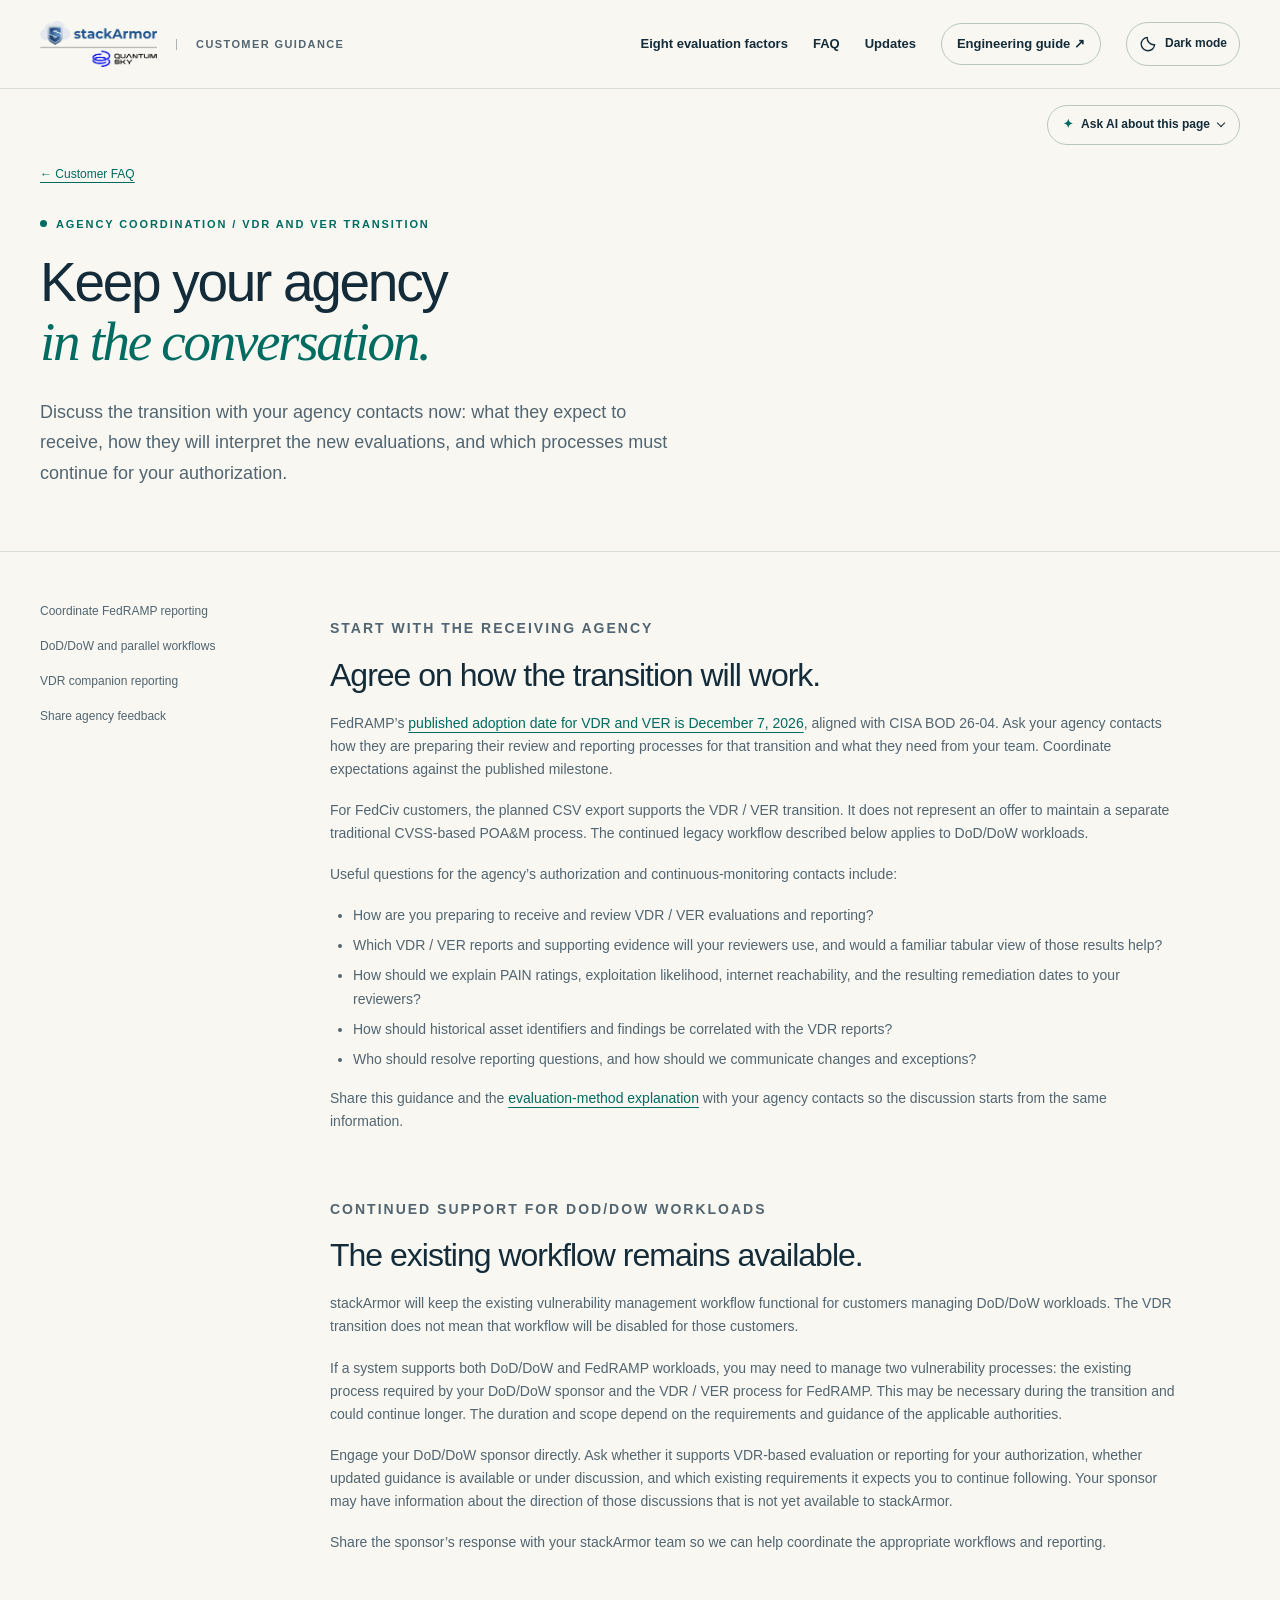
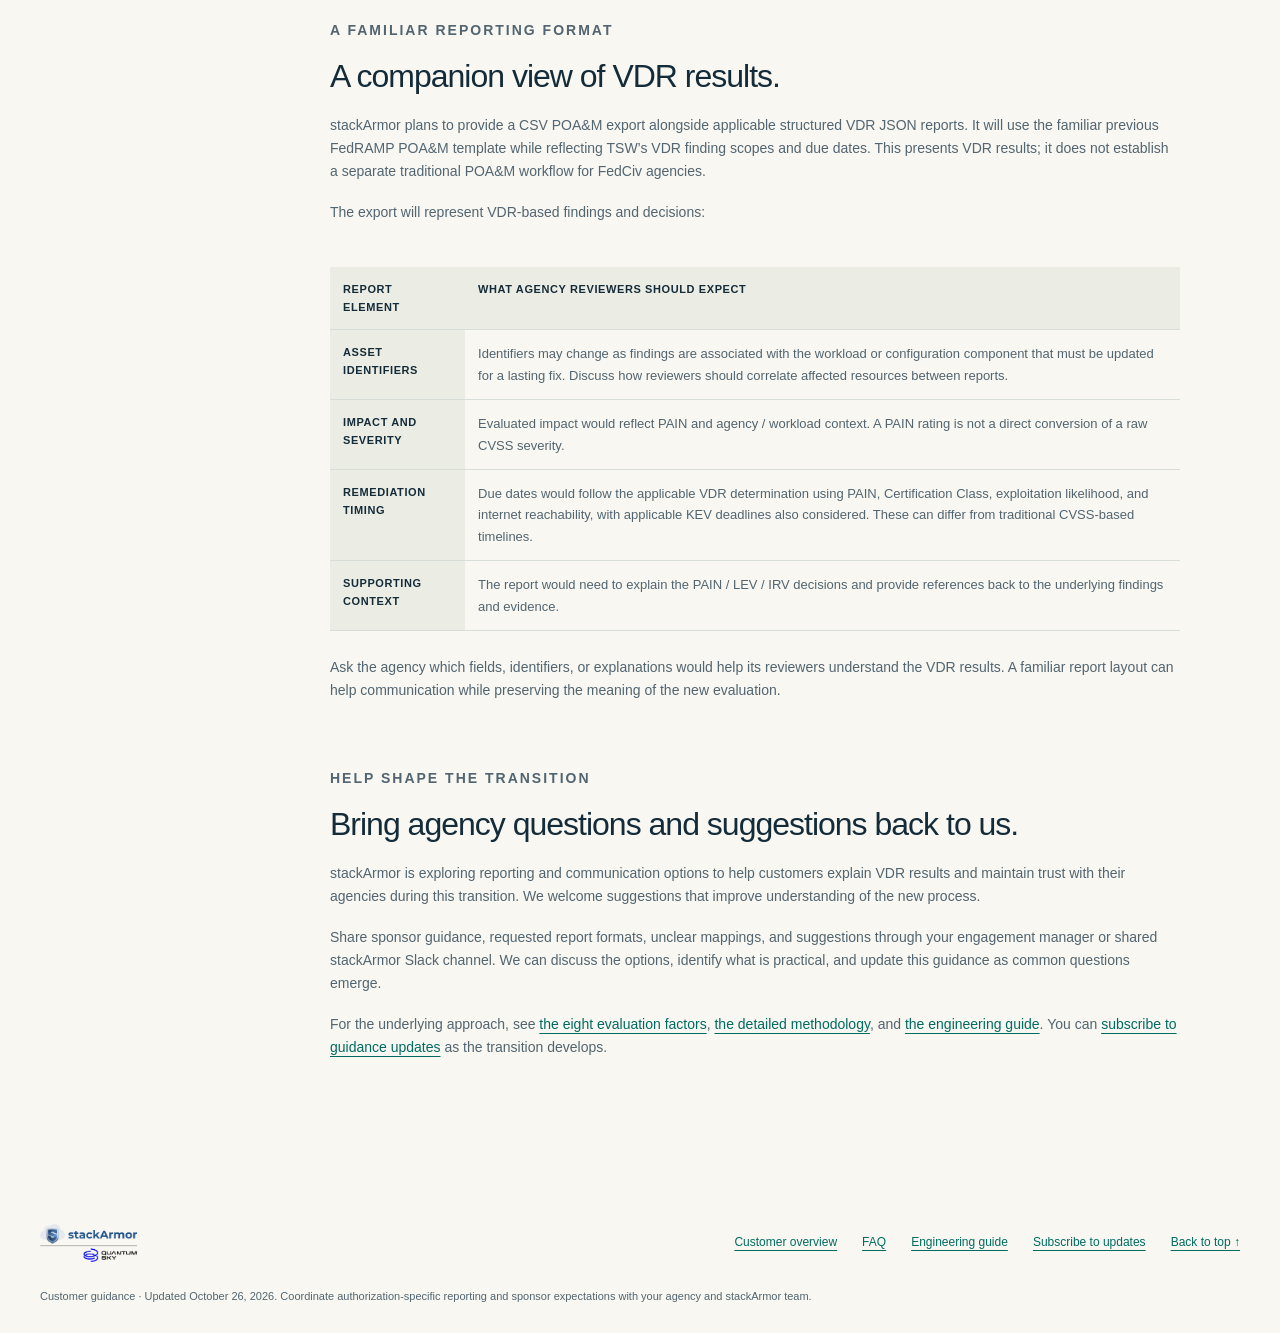
==== commit c4a83615: "Add 'Ask AI about this page' menu linking to Claude and ChatGPT Each page gets a small button at the" ====
--- a/agency-transition.html
+++ b/agency-transition.html
@@ -8,13 +8,15 @@
   <meta name="description" content="Coordinate FedRAMP and DoD/DoW agency expectations, continued vulnerability workflows, and a planned CSV view of VDR reporting during the transition.">
   <link rel="icon" href="assets/favicon.svg" type="image/svg+xml">
   <script src="assets/theme.js?v=7749bf7907d3"></script>
-  <link rel="stylesheet" href="assets/site.css?v=d6c9f79c52a8">
+  <link rel="stylesheet" href="assets/site.css?v=c7250012da03">
+  <script defer src="assets/site.js?v=0961ee131a47"></script>
   <link rel="alternate" type="application/atom+xml" title="stackArmor customer guidance — main branch updates" href="https://github.com/stackArmor/vdr-customer-guidance/commits/main.atom">
 </head>
 <body>
   <a class="skip" href="#main">Skip to content</a>
-  <header class="header"><div class="wrap header-inner"><a class="brand" href="./" aria-label="stackArmor customer guidance home"><img class="brand-logo brand-logo-light" src="assets/stackarmor-logo.png" alt="stackArmor" width="117" height="46"><img class="brand-logo brand-logo-dark" src="assets/stackarmor-logo-white.png" alt="stackArmor" width="117" height="46"><span class="brand-label">Customer guidance</span></a><nav class="nav" aria-label="Main navigation"><a class="nav-context" href="./#evaluation-method">Eight evaluation factors</a><a href="./#questions">FAQ</a><a href="./#updates">Updates</a><a class="nav-pill" href="engineer-guide.html">Engineering guide <span aria-hidden="true">↗</span></a><button class="theme-toggle" type="button" data-theme-toggle aria-label="Dark mode" aria-pressed="false" title="Turn on dark mode" hidden><svg width="18" height="18" viewBox="0 0 24 24" fill="none" stroke="currentColor" stroke-width="1.8" stroke-linecap="round" stroke-linejoin="round" aria-hidden="true"><path d="M20.9 13A9 9 0 0 1 11 3.1 9 9 0 1 0 20.9 13Z"/></svg><span>Dark mode</span></button></nav></div></header>
+  <header class="header"><div class="wrap header-inner"><a class="brand" href="./" aria-label="stackArmor customer guidance home"><img class="brand-logo brand-logo-light" src="assets/stackarmor-logo.png" alt="stackArmor" width="117" height="46"><img class="brand-logo brand-logo-dark" src="assets/stackarmor-logo-white.png" alt="stackArmor" width="117" height="46"><span class="brand-label">Customer guidance</span></a><nav class="nav" aria-label="Main navigation"><a class="nav-context" href="evaluation-method.html#factors">Eight evaluation factors</a><a href="./#questions">FAQ</a><a href="./#updates">Updates</a><a class="nav-pill" href="engineer-guide.html">Engineering guide <span aria-hidden="true">↗</span></a><button class="theme-toggle" type="button" data-theme-toggle aria-label="Dark mode" aria-pressed="false" title="Turn on dark mode" hidden><svg width="18" height="18" viewBox="0 0 24 24" fill="none" stroke="currentColor" stroke-width="1.8" stroke-linecap="round" stroke-linejoin="round" aria-hidden="true"><path d="M20.9 13A9 9 0 0 1 11 3.1 9 9 0 1 0 20.9 13Z"/></svg><span>Dark mode</span></button></nav></div></header>
   <main id="main">
+    <div class="wrap ai-row"><details class="ai-menu" data-ai-menu><summary><span class="ai-spark" aria-hidden="true">✦</span> Ask AI about this page<span class="ai-caret" aria-hidden="true"></span></summary><div class="ai-panel"><p>Short on time? Open this page in an AI assistant to get a quick summary and ask questions in plain language.</p><div class="ai-links"><a href="https://claude.ai/new?q=Read%20this%20stackArmor%20VDR%20%2F%20VER%20customer%20guidance%20page%3A%20https%3A%2F%2Fstackarmor.github.io%2Fvdr-customer-guidance%2Fagency-transition.html%0A%0AStart%20with%20a%20short%20summary%20of%20what%20it%20covers%20and%20what%20my%20team%20needs%20to%20do.%20Then%20answer%20my%20follow-up%20questions%20using%20the%20page%20as%20your%20source%2C%20and%20tell%20me%20when%20something%20is%20not%20covered%20there." target="_blank" rel="noopener">Claude <span aria-hidden="true">↗</span></a><a href="https://chatgpt.com/?q=Read%20this%20stackArmor%20VDR%20%2F%20VER%20customer%20guidance%20page%3A%20https%3A%2F%2Fstackarmor.github.io%2Fvdr-customer-guidance%2Fagency-transition.html%0A%0AStart%20with%20a%20short%20summary%20of%20what%20it%20covers%20and%20what%20my%20team%20needs%20to%20do.%20Then%20answer%20my%20follow-up%20questions%20using%20the%20page%20as%20your%20source%2C%20and%20tell%20me%20when%20something%20is%20not%20covered%20there." target="_blank" rel="noopener">ChatGPT <span aria-hidden="true">↗</span></a></div><p class="ai-note">Opens in a new tab. You may need to sign in.</p></div></details></div>
     <section class="guide-hero"><div class="wrap"><a class="back-link" href="./#questions">← Customer FAQ</a><p class="eyebrow">Agency coordination / VDR and VER transition</p><h1>Keep your agency<br><em>in the conversation.</em></h1><p class="lede">Discuss the transition with your agency contacts now: what they expect to receive, how they will interpret the new evaluations, and which processes must continue for your authorization.</p></div></section>
     <div class="wrap guide-layout">
       <nav class="guide-nav" aria-label="Agency transition sections"><a href="#agency-readiness">Coordinate FedRAMP reporting</a><a href="#dod-workloads">DoD/DoW and parallel workflows</a><a href="#reporting-options">VDR companion reporting</a><a href="#feedback">Share agency feedback</a></nav>
@@ -53,7 +55,7 @@
           <p class="kicker">Help shape the transition</p><h2 id="feedback-title">Bring agency questions and suggestions back to us.</h2>
           <p>stackArmor is exploring reporting and communication options to help customers explain VDR results and maintain trust with their agencies during this transition. We welcome suggestions that improve understanding of the new process.</p>
           <p>Share sponsor guidance, requested report formats, unclear mappings, and suggestions through your engagement manager or shared stackArmor Slack channel. We can discuss the options, identify what is practical, and update this guidance as common questions emerge.</p>
-          <p>For the underlying approach, see <a href="./#evaluation-method">the eight evaluation factors</a>, <a href="evaluation-method.html">the detailed methodology</a>, and <a href="engineer-guide.html">the engineering guide</a>. You can <a href="./#updates">subscribe to guidance updates</a> as the transition develops.</p>
+          <p>For the underlying approach, see <a href="evaluation-method.html#factors">the eight evaluation factors</a>, <a href="evaluation-method.html">the detailed methodology</a>, and <a href="engineer-guide.html">the engineering guide</a>. You can <a href="./#updates">subscribe to guidance updates</a> as the transition develops.</p>
         </section>
       </div>
     </div>
--- a/assets/site.css
+++ b/assets/site.css
@@ -27,3 +27,8 @@
 .readiness-card{border:1px solid var(--line);border-top:3px solid var(--teal);background:var(--surface);padding:28px;margin-bottom:36px}.readiness-card fieldset{border:0;padding:0;margin:0;min-width:0}.readiness-card legend{font-size:22px;font-weight:650;padding:0;margin-bottom:12px}.readiness-progress{display:flex;align-items:center;gap:20px;margin:18px 0}.readiness-progress progress{width:180px;height:10px;accent-color:var(--teal);flex-shrink:0}.readiness-progress p{margin:0}.readiness-list{list-style:none;padding:0;margin:0;border-top:1px solid var(--line)}.readiness-list li{display:grid;grid-template-columns:minmax(0,1fr) auto;gap:6px 20px;border-bottom:1px solid var(--line);padding:12px 0;margin:0}.readiness-label,.readiness-na{display:flex;align-items:flex-start;gap:12px;min-height:44px;padding:8px 0;cursor:pointer;font-size:14px;line-height:1.6}.readiness-label input,.readiness-na input{width:20px;height:20px;margin:2px 0 0;flex-shrink:0;accent-color:var(--teal)}.readiness-label input:disabled{opacity:.5}.readiness-na{grid-column:1/-1;margin-left:32px;color:var(--muted);font-size:12px}.readiness-list li>a{font-size:12px;align-self:center;white-space:nowrap}.readiness-footer{display:flex;justify-content:space-between;align-items:center;gap:20px;margin-top:20px}.readiness-footer p{margin:0}.readiness-reset{background:transparent;color:var(--ink);border:1px solid var(--nav-border);border-radius:4px;min-height:44px;padding:8px 12px;white-space:nowrap;font-size:12px}.readiness-reset:hover{background:var(--mint)}.readiness-done{margin:34px 0}.readiness-done .two-paths{margin-bottom:20px}.readiness-done .path{padding-top:18px}.editorial-todo{border-left:3px solid var(--warning-border);padding:10px 14px;background:var(--warning-bg)}.faq-label{color:var(--muted)}
 @media(max-width:750px){.readiness-card{padding:20px}.readiness-progress,.readiness-footer{align-items:flex-start;flex-direction:column;gap:10px}.readiness-progress progress{width:100%}.readiness-list li{grid-template-columns:1fr}.readiness-list li>a{margin-left:32px;white-space:normal}.readiness-na{margin-left:32px}.readiness-footer{margin-top:18px}}
 @media print{.readiness-card{background:white;break-inside:auto}.readiness-reset{display:none}.readiness-progress{display:none}.readiness-list li{break-inside:avoid}}
+.glossary-title{margin:48px 0 4px}.glossary .scope-row dt{font-size:12px}.classification-paths+.two-paths{margin-top:40px}#optional{margin-top:40px}
+.faq-group-title{font-size:11px;letter-spacing:1.6px;text-transform:uppercase;font-weight:750;color:var(--teal);margin:34px 0 4px}.faq-group-title:first-child{margin-top:0}details:has(+.faq-group-title){border-bottom:1px solid var(--line)}
+.guide-nav .nav-group{font-size:10px;letter-spacing:1.6px;text-transform:uppercase;font-weight:750;color:var(--teal);margin-top:10px}.guide-nav .nav-group:first-child{margin-top:0}
+@media(max-width:750px){.guide-nav .nav-group{flex-basis:100%;margin-top:6px}}
+.ai-row{display:flex;justify-content:flex-end;position:relative;z-index:5;padding-top:16px;margin-bottom:-40px}.ai-menu{position:relative;border:0!important}.ai-menu summary{display:inline-flex;align-items:center;gap:8px;min-height:40px;padding:8px 15px;border:1px solid var(--nav-border);border-radius:30px;background:var(--paper);font-size:12px;font-weight:650;color:var(--ink);white-space:nowrap}.ai-menu summary:after{content:none}.ai-menu summary:hover,.ai-menu[open] summary{background:var(--mint);border-color:var(--teal)}.ai-spark{color:var(--teal)}.ai-caret{width:6px;height:6px;border-right:1.5px solid currentColor;border-bottom:1.5px solid currentColor;transform:translateY(-2px) rotate(45deg);transition:transform .15s}.ai-menu[open] .ai-caret{transform:translateY(1px) rotate(225deg)}.ai-panel{position:absolute;right:0;top:calc(100% + 8px);width:min(300px,calc(100vw - 36px));padding:18px;background:var(--paper);border:1px solid var(--line);border-radius:6px;box-shadow:0 10px 28px rgba(16,45,59,.16)}.ai-menu .ai-panel p{font-size:13px;line-height:1.55;color:var(--ink);margin:0 0 14px}.ai-links{display:grid;grid-template-columns:1fr 1fr;gap:8px}.ai-links a{display:inline-flex;align-items:center;justify-content:center;gap:6px;min-height:40px;border:1px solid var(--secondary-border);border-radius:4px;font-size:13px;font-weight:700;color:var(--ink);text-decoration:none}.ai-links a:hover{background:var(--mint);border-color:var(--teal)}.ai-menu .ai-panel .ai-note{font-size:11px;color:var(--muted);margin:12px 0 0}@media(max-width:750px){.ai-row{padding-top:12px;margin-bottom:-12px}}@media print{.ai-row{display:none}}
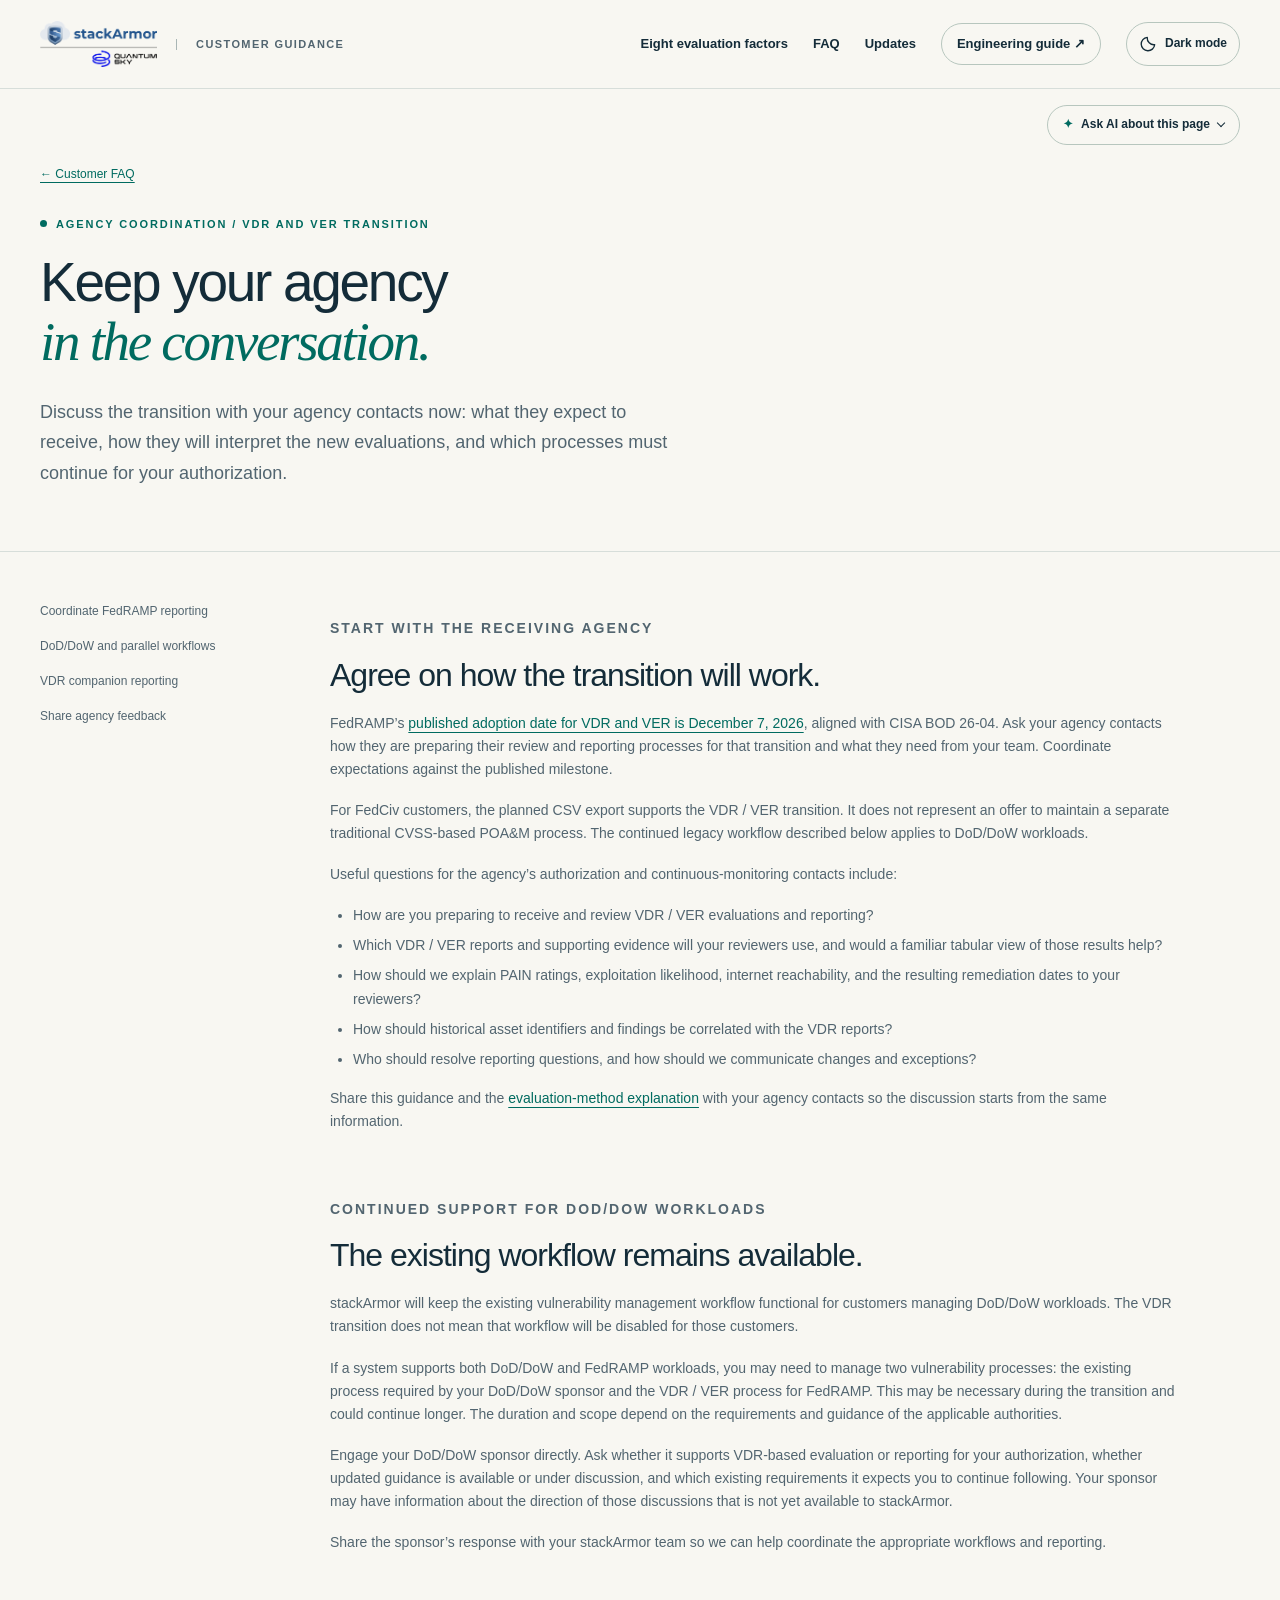
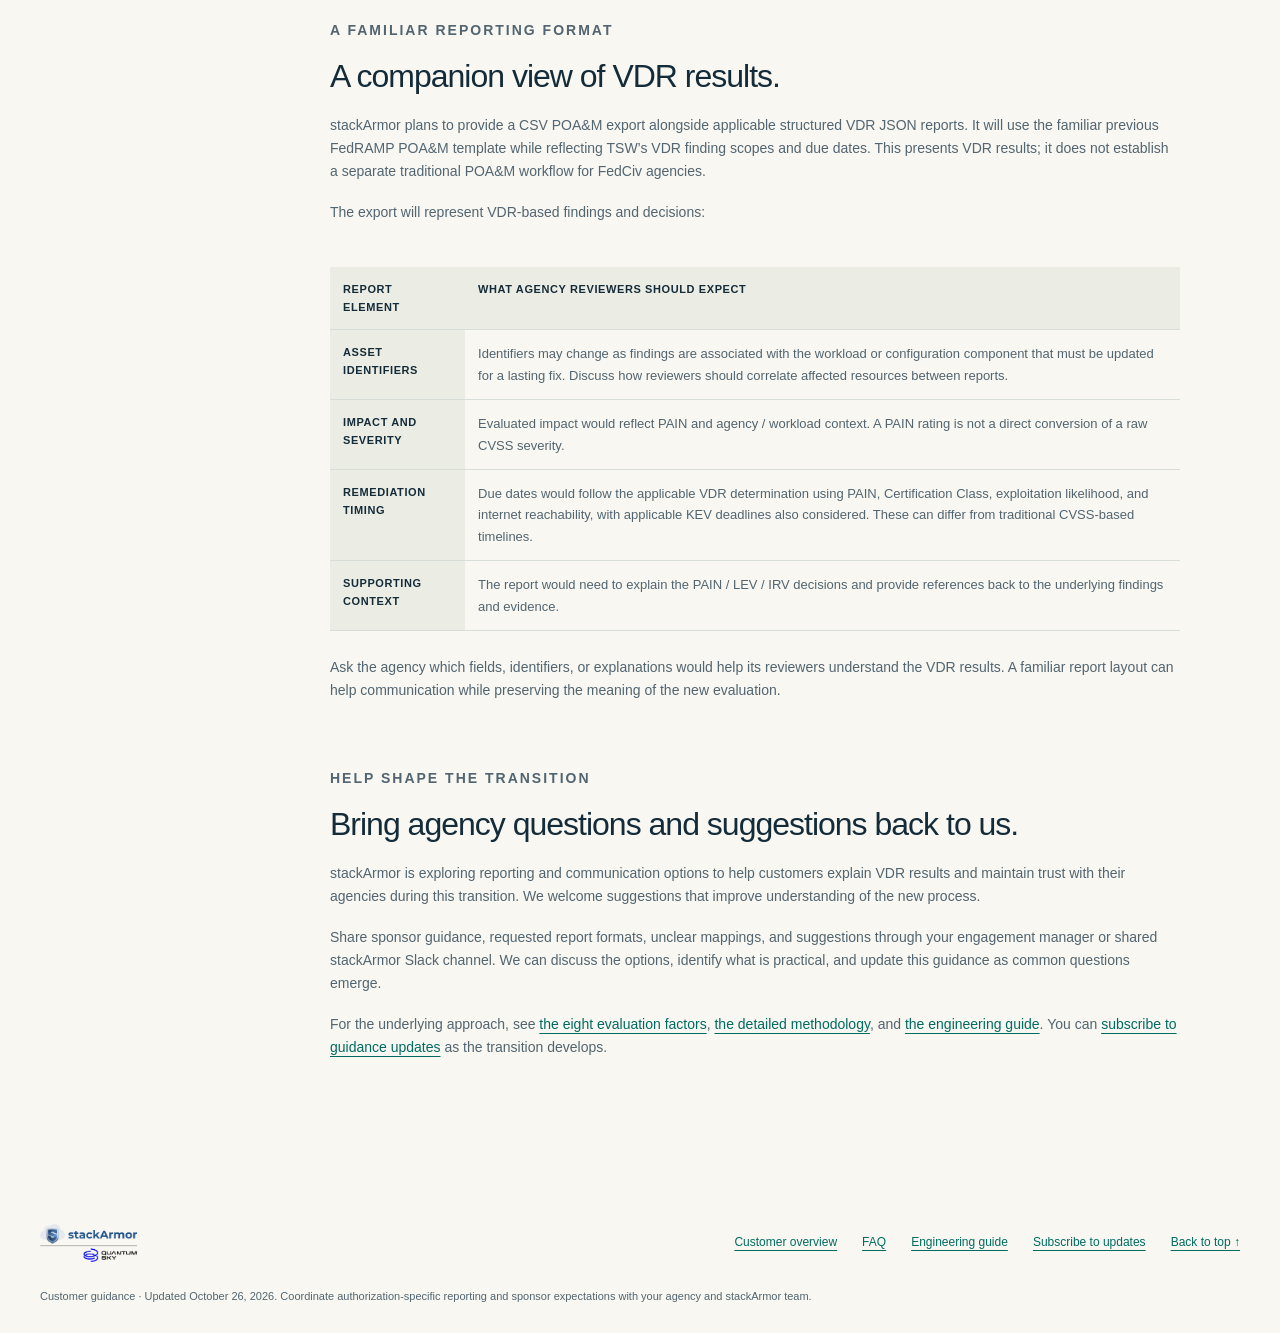
==== commit 6cc3728f: "Show a floating Ask AI button once the top one scrolls away site.js clones the top menu into a fixed" ====
--- a/agency-transition.html
+++ b/agency-transition.html
@@ -8,8 +8,8 @@
   <meta name="description" content="Coordinate FedRAMP and DoD/DoW agency expectations, continued vulnerability workflows, and a planned CSV view of VDR reporting during the transition.">
   <link rel="icon" href="assets/favicon.svg" type="image/svg+xml">
   <script src="assets/theme.js?v=7749bf7907d3"></script>
-  <link rel="stylesheet" href="assets/site.css?v=c7250012da03">
-  <script defer src="assets/site.js?v=0961ee131a47"></script>
+  <link rel="stylesheet" href="assets/site.css?v=ca8b52b9c991">
+  <script defer src="assets/site.js?v=fd64253de602"></script>
   <link rel="alternate" type="application/atom+xml" title="stackArmor customer guidance — main branch updates" href="https://github.com/stackArmor/vdr-customer-guidance/commits/main.atom">
 </head>
 <body>
--- a/assets/site.css
+++ b/assets/site.css
@@ -32,3 +32,4 @@
 .guide-nav .nav-group{font-size:10px;letter-spacing:1.6px;text-transform:uppercase;font-weight:750;color:var(--teal);margin-top:10px}.guide-nav .nav-group:first-child{margin-top:0}
 @media(max-width:750px){.guide-nav .nav-group{flex-basis:100%;margin-top:6px}}
 .ai-row{display:flex;justify-content:flex-end;position:relative;z-index:5;padding-top:16px;margin-bottom:-40px}.ai-menu{position:relative;border:0!important}.ai-menu summary{display:inline-flex;align-items:center;gap:8px;min-height:40px;padding:8px 15px;border:1px solid var(--nav-border);border-radius:30px;background:var(--paper);font-size:12px;font-weight:650;color:var(--ink);white-space:nowrap}.ai-menu summary:after{content:none}.ai-menu summary:hover,.ai-menu[open] summary{background:var(--mint);border-color:var(--teal)}.ai-spark{color:var(--teal)}.ai-caret{width:6px;height:6px;border-right:1.5px solid currentColor;border-bottom:1.5px solid currentColor;transform:translateY(-2px) rotate(45deg);transition:transform .15s}.ai-menu[open] .ai-caret{transform:translateY(1px) rotate(225deg)}.ai-panel{position:absolute;right:0;top:calc(100% + 8px);width:min(300px,calc(100vw - 36px));padding:18px;background:var(--paper);border:1px solid var(--line);border-radius:6px;box-shadow:0 10px 28px rgba(16,45,59,.16)}.ai-menu .ai-panel p{font-size:13px;line-height:1.55;color:var(--ink);margin:0 0 14px}.ai-links{display:grid;grid-template-columns:1fr 1fr;gap:8px}.ai-links a{display:inline-flex;align-items:center;justify-content:center;gap:6px;min-height:40px;border:1px solid var(--secondary-border);border-radius:4px;font-size:13px;font-weight:700;color:var(--ink);text-decoration:none}.ai-links a:hover{background:var(--mint);border-color:var(--teal)}.ai-menu .ai-panel .ai-note{font-size:11px;color:var(--muted);margin:12px 0 0}@media(max-width:750px){.ai-row{padding-top:12px;margin-bottom:-12px}}@media print{.ai-row{display:none}}
+.ai-float{position:fixed;right:24px;bottom:24px;z-index:30;opacity:0;visibility:hidden;transform:translateY(12px);transition:opacity .2s,transform .2s,visibility .2s}.ai-float.is-visible{opacity:1;visibility:visible;transform:none}.ai-float .ai-menu summary{min-height:46px;padding:10px 18px;background:var(--action-bg);color:var(--action-ink);border-color:var(--action-bg);box-shadow:0 6px 20px rgba(16,45,59,.22)}.ai-float .ai-spark{color:inherit}.ai-float .ai-menu summary:hover,.ai-float .ai-menu[open] summary{background:var(--action-hover);border-color:var(--action-hover);color:var(--action-ink)}.ai-float .ai-panel{top:auto;bottom:calc(100% + 10px)}@media(max-width:750px){.ai-float{right:16px;bottom:16px}}@media print{.ai-float{display:none}}
